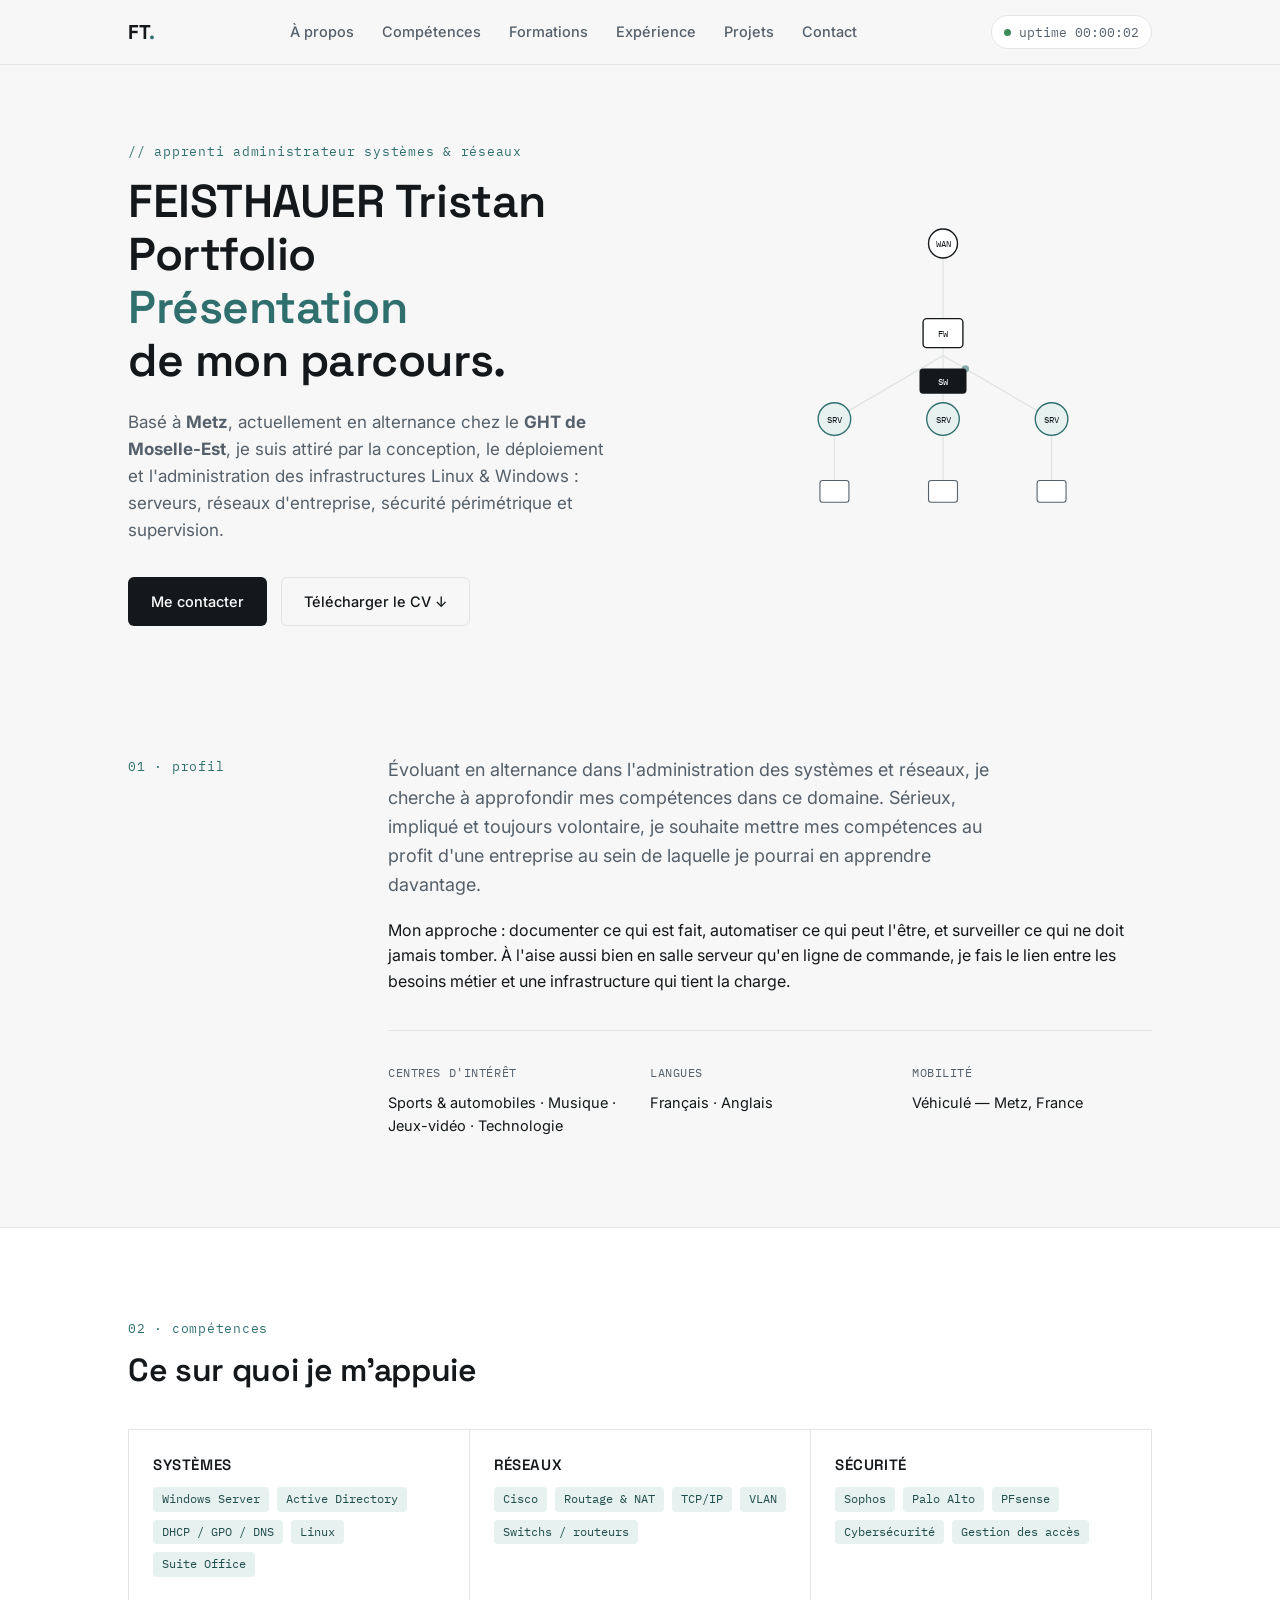
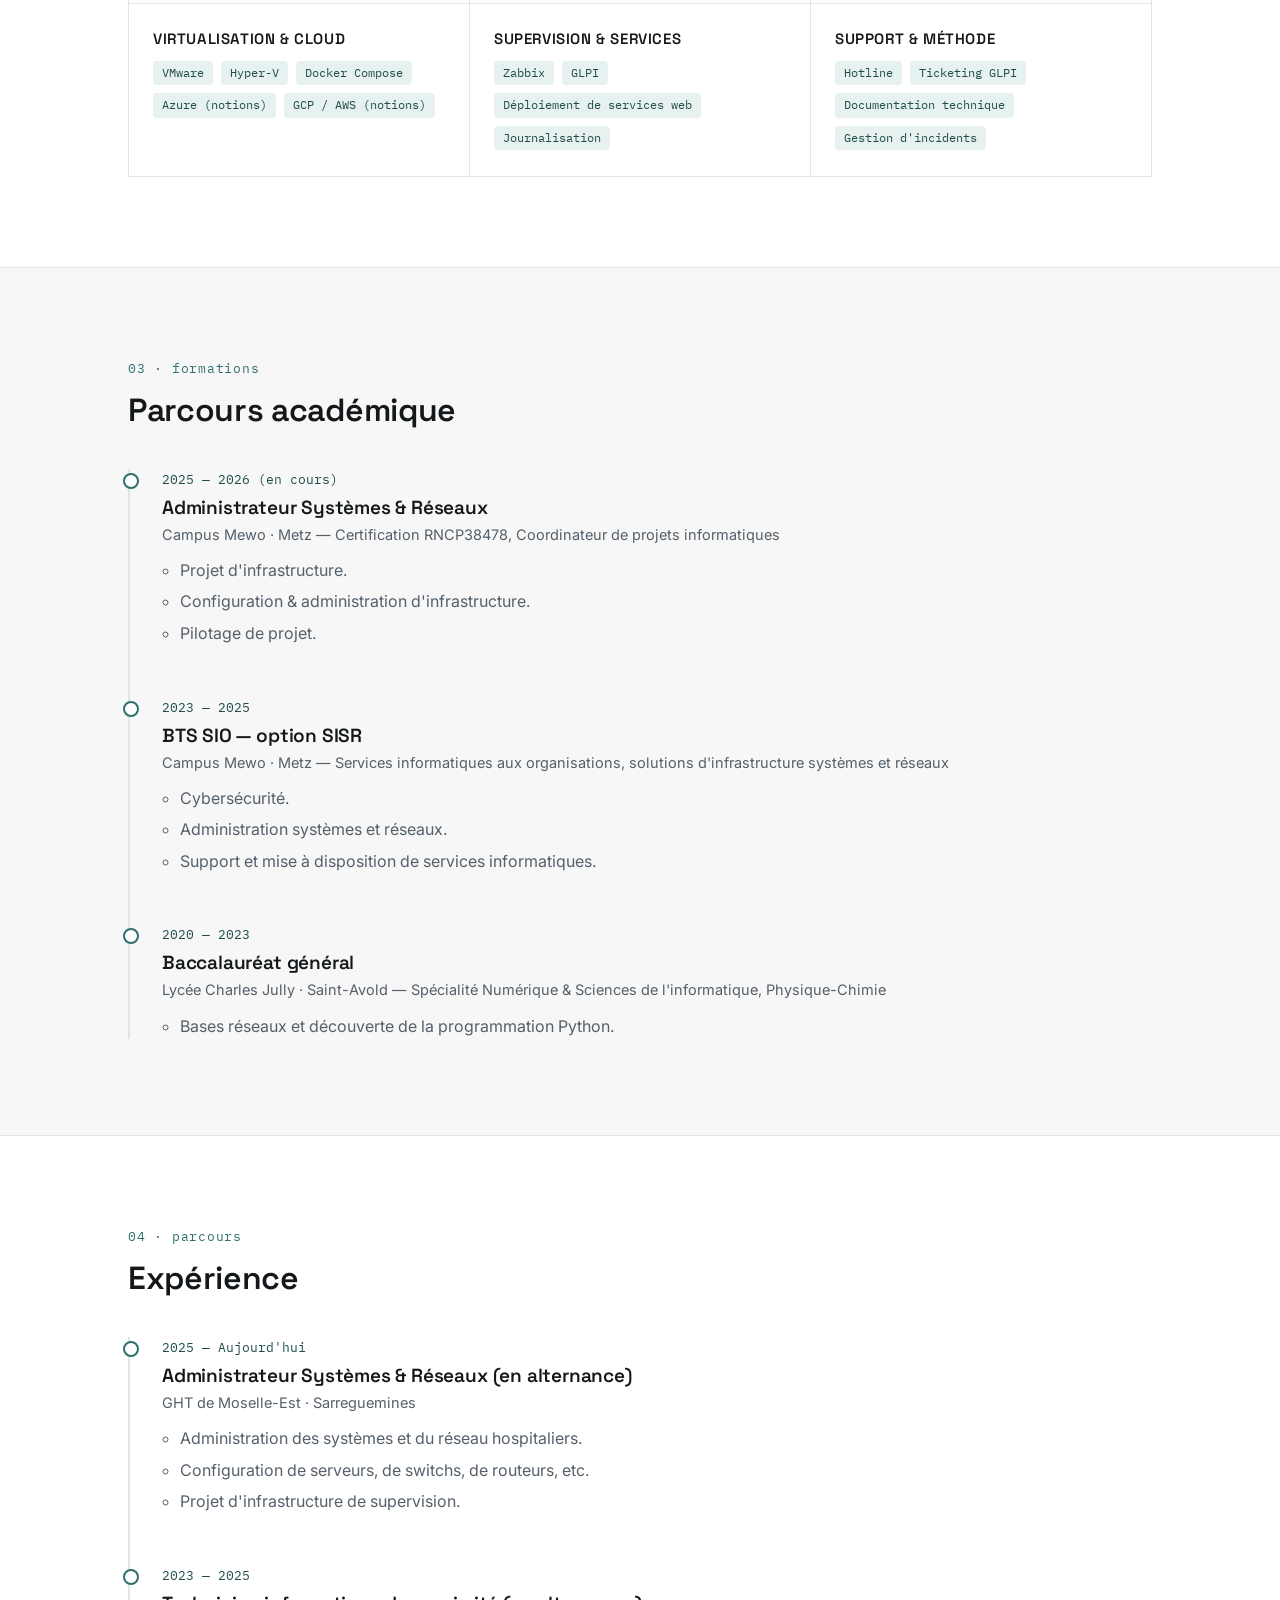
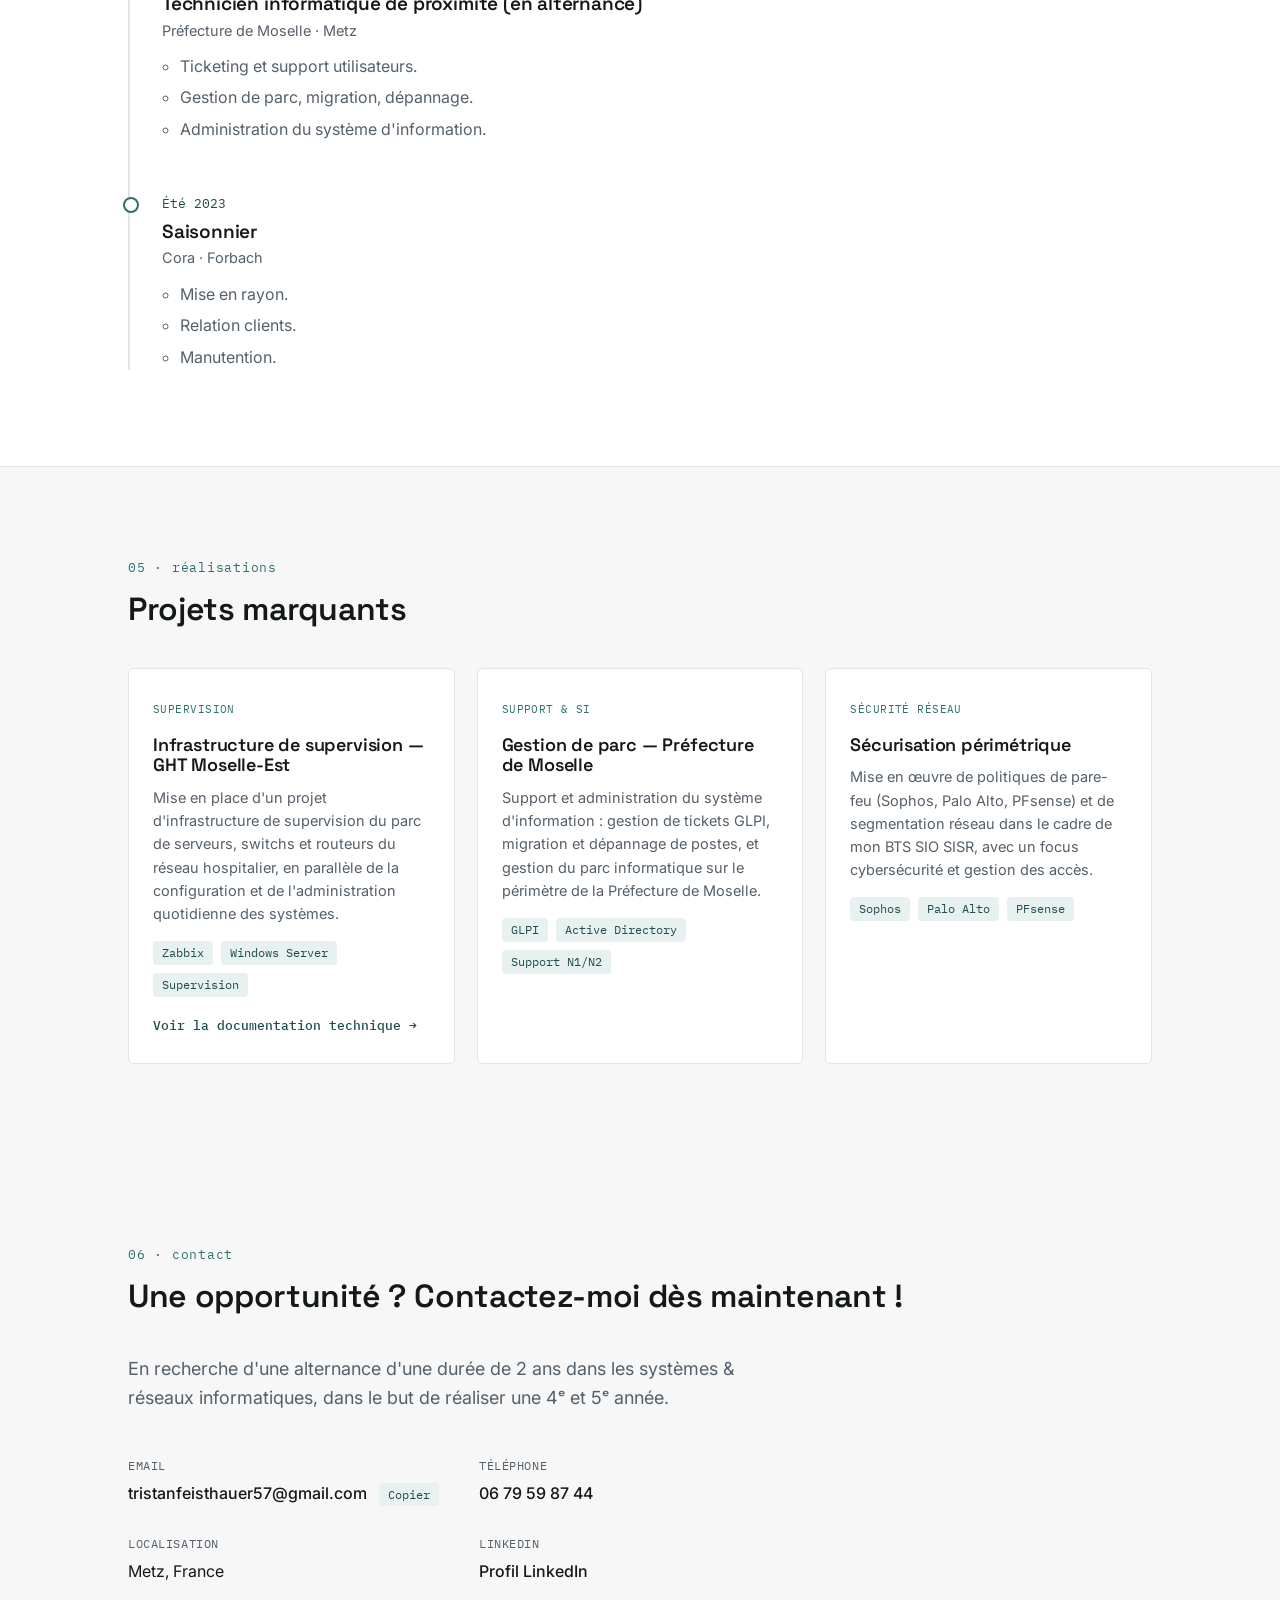
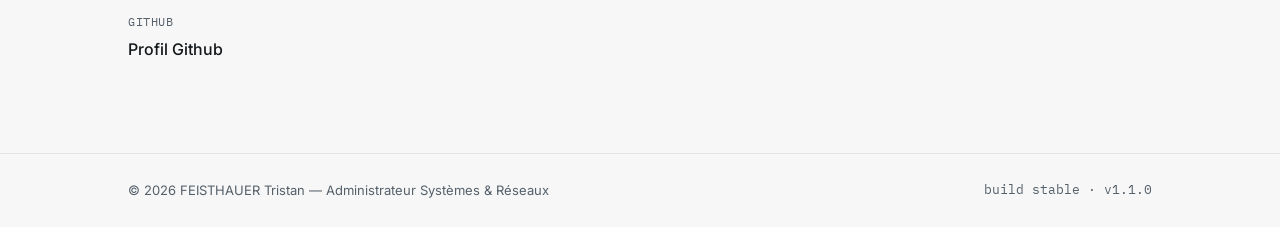
==== index.html @ 6a4d204c "Update page principale" ====
<!DOCTYPE html>
<html lang="fr">
<head>
<meta charset="UTF-8">
<meta name="viewport" content="width=device-width, initial-scale=1.0">
<title>Tristan Feisthauer - Administrateur Systèmes &amp; Réseaux</title>
<meta name="description" content="Portfolio de FEISTHAUER Tristan, Administrateur Systèmes et Réseaux en alternance : infrastructures, réseaux d'entreprise, supervision et sécurité.">
<link rel="preconnect" href="https://fonts.googleapis.com">
<link rel="preconnect" href="https://fonts.gstatic.com" crossorigin>
<link href="https://fonts.googleapis.com/css2?family=Space+Grotesk:wght@500;600;700&family=Inter:wght@400;500;600&family=IBM+Plex+Mono:wght@400;500&display=swap" rel="stylesheet">
<link rel="stylesheet" href="style.css">
</head>
<body>

<!-- ============ HEADER ============ -->
<header class="site-header" id="top">
  <div class="wrap header-inner">
    <a href="#top" class="logo">FT<span class="logo-dot">.</span></a>

    <nav class="nav" id="nav">
      <a href="#apropos">À propos</a>
      <a href="#competences">Compétences</a>
      <a href="#formations">Formations</a>
      <a href="#experience">Expérience</a>
      <a href="#projets">Projets</a>
      <a href="#contact">Contact</a>
    </nav>

    <div class="status-pill" title="Statut de session">
      <span class="status-dot" aria-hidden="true"></span>
      <span class="status-text">uptime <span id="uptime">00:00:00</span></span>
    </div>

    <button class="nav-toggle" id="navToggle" aria-label="Ouvrir le menu" aria-expanded="false">
      <span></span><span></span><span></span>
    </button>
  </div>
</header>

<main>

  <!-- ============ HERO ============ -->
  <section class="hero">
    <div class="wrap hero-inner">
      <div class="hero-text reveal">
        <p class="eyebrow">// Apprenti administrateur systèmes &amp; réseaux</p>
        <h1>FEISTHAUER Tristan<br>Portfolio<br><span class="accent">Présentation</span><br>de mon parcours.</h1>
        <p class="hero-sub">Basé à <strong>Metz</strong>, actuellement en alternance chez le <strong>GHT de Moselle-Est</strong>, je suis attiré par la conception, le déploiement et l'administration des infrastructures Linux &amp; Windows : serveurs, réseaux d'entreprise, sécurité périmétrique et supervision.</p>
        <div class="hero-actions">
          <a href="#contact" class="btn btn-primary">Me contacter</a>
          <a href="cv.pdf" class="btn btn-ghost" download>Télécharger le CV ↓</a>
        </div>
      </div>

      <div class="hero-diagram reveal" aria-hidden="true">
        <svg viewBox="0 0 420 360" class="net-svg">
          <!-- liaisons -->
          <g class="net-links" stroke="var(--line)" stroke-width="1.5" fill="none">
            <path id="path-cloud-fw" d="M210 40 L210 100" />
            <path d="M210 100 L210 150" />
            <path d="M210 150 L90 220" />
            <path d="M210 150 L210 220" />
            <path d="M210 150 L330 220" />
            <path d="M90 220 L90 300" />
            <path d="M210 220 L210 300" />
            <path d="M330 220 L330 300" />
          </g>

          <!-- paquet animé -->
          <circle r="4" fill="var(--accent)">
            <animateMotion dur="3.2s" repeatCount="indefinite" path="M210 40 L210 100 L210 150 L90 220 L90 300" />
          </circle>
          <circle r="4" fill="var(--accent)" opacity="0.55">
            <animateMotion dur="3.2s" begin="1.1s" repeatCount="indefinite" path="M210 40 L210 100 L210 150 L330 220 L330 300" />
          </circle>

          <!-- cloud / internet -->
          <g transform="translate(210,26)">
            <circle r="16" fill="var(--surface)" stroke="var(--ink)" stroke-width="1.5"/>
            <text y="4" text-anchor="middle" class="node-label-small">WAN</text>
          </g>

          <!-- firewall -->
          <g transform="translate(210,125)">
            <rect x="-22" y="-16" width="44" height="32" rx="4" fill="var(--surface)" stroke="var(--ink)" stroke-width="1.5"/>
            <text y="4" text-anchor="middle" class="node-label-small">FW</text>
          </g>

          <!-- switch -->
          <g transform="translate(210,178)">
            <rect x="-26" y="-14" width="52" height="28" rx="4" fill="var(--ink)"/>
            <text y="4" text-anchor="middle" class="node-label-small node-label-invert">SW</text>
          </g>

          <!-- nodes -->
          <g transform="translate(90,220)">
            <circle r="18" fill="var(--accent-soft)" stroke="var(--accent)" stroke-width="1.5"/>
            <text y="4" text-anchor="middle" class="node-label-small">SRV</text>
          </g>
          <g transform="translate(210,220)">
            <circle r="18" fill="var(--accent-soft)" stroke="var(--accent)" stroke-width="1.5"/>
            <text y="4" text-anchor="middle" class="node-label-small">SRV</text>
          </g>
          <g transform="translate(330,220)">
            <circle r="18" fill="var(--accent-soft)" stroke="var(--accent)" stroke-width="1.5"/>
            <text y="4" text-anchor="middle" class="node-label-small">SRV</text>
          </g>

          <!-- postes clients -->
          <g transform="translate(90,300)">
            <rect x="-16" y="-12" width="32" height="24" rx="3" fill="var(--surface)" stroke="var(--ink-soft)" stroke-width="1.2"/>
          </g>
          <g transform="translate(210,300)">
            <rect x="-16" y="-12" width="32" height="24" rx="3" fill="var(--surface)" stroke="var(--ink-soft)" stroke-width="1.2"/>
          </g>
          <g transform="translate(330,300)">
            <rect x="-16" y="-12" width="32" height="24" rx="3" fill="var(--surface)" stroke="var(--ink-soft)" stroke-width="1.2"/>
          </g>
        </svg>
      </div>
    </div>
  </section>

  <!-- ============ À PROPOS ============ -->
  <section id="apropos" class="section">
    <div class="wrap section-grid reveal">
      <div class="section-label">
        <p class="eyebrow">01 · profil</p>
      </div>
      <div class="section-body">
        <p class="lead">Évoluant en alternance dans l'administration des systèmes et réseaux, je cherche à approfondir mes compétences dans ce domaine. Sérieux, impliqué et toujours volontaire, je souhaite mettre mes compétences au profit d'une entreprise au sein de laquelle je pourrai en apprendre davantage.</p>
        <p>Mon approche : documenter ce qui est fait, automatiser ce qui peut l'être, et surveiller ce qui ne doit jamais tomber. À l'aise aussi bien en salle serveur qu'en ligne de commande, je fais le lien entre les besoins métier et une infrastructure qui tient la charge.</p>

        <div class="profile-extra">
          <div class="profile-extra-item">
            <span class="contact-label">Centres d'intérêt</span>
            <p>Sports &amp; automobiles · Musique · Jeux-vidéo · Technologie</p>
          </div>
          <div class="profile-extra-item">
            <span class="contact-label">Langues</span>
            <p>Français · Anglais</p>
          </div>
          <div class="profile-extra-item">
            <span class="contact-label">Mobilité</span>
            <p>Véhiculé — Metz, France</p>
          </div>
        </div>
      </div>
    </div>
  </section>

  <!-- ============ COMPÉTENCES ============ -->
  <section id="competences" class="section section-alt">
    <div class="wrap reveal">
      <p class="eyebrow">02 · compétences</p>
      <h2 class="section-title">Ce sur quoi je m'appuie</h2>

      <div class="skills-grid">
        <div class="skill-card">
          <h3>Systèmes</h3>
          <div class="tags">
            <span>Windows Server</span><span>Active Directory</span><span>DHCP / GPO / DNS</span><span>Linux</span><span>Suite Office</span>
          </div>
        </div>
        <div class="skill-card">
          <h3>Réseaux</h3>
          <div class="tags">
            <span>Cisco</span><span>Routage &amp; NAT</span><span>TCP/IP</span><span>VLAN</span><span>Switchs / routeurs</span>
          </div>
        </div>
        <div class="skill-card">
          <h3>Sécurité</h3>
          <div class="tags">
            <span>Sophos</span><span>Palo Alto</span><span>PFsense</span><span>Cybersécurité</span><span>Gestion des accès</span>
          </div>
        </div>
        <div class="skill-card">
          <h3>Virtualisation &amp; Cloud</h3>
          <div class="tags">
            <span>VMware</span><span>Hyper-V</span><span>Docker Compose</span><span>Azure (notions)</span><span>GCP / AWS (notions)</span>
          </div>
        </div>
        <div class="skill-card">
          <h3>Supervision &amp; services</h3>
          <div class="tags">
            <span>Zabbix</span><span>GLPI</span><span>Déploiement de services web</span><span>Journalisation</span>
          </div>
        </div>
        <div class="skill-card">
          <h3>Support &amp; méthode</h3>
          <div class="tags">
            <span>Hotline</span><span>Ticketing GLPI</span><span>Documentation technique</span><span>Gestion d'incidents</span>
          </div>
        </div>
      </div>
    </div>
  </section>

  <!-- ============ FORMATIONS ============ -->
  <section id="formations" class="section">
    <div class="wrap reveal">
      <p class="eyebrow">03 · formations</p>
      <h2 class="section-title">Parcours académique</h2>

      <ol class="timeline">
        <li class="timeline-item">
          <div class="timeline-date">2025 — 2026 (en cours)</div>
          <div class="timeline-content">
            <h3>Administrateur Systèmes &amp; Réseaux</h3>
            <p class="timeline-org">Campus Mewo · Metz — Certification RNCP38478, Coordinateur de projets informatiques</p>
            <ul>
              <li>Projet d'infrastructure.</li>
              <li>Configuration &amp; administration d'infrastructure.</li>
              <li>Pilotage de projet.</li>
            </ul>
          </div>
        </li>

        <li class="timeline-item">
          <div class="timeline-date">2023 — 2025</div>
          <div class="timeline-content">
            <h3>BTS SIO — option SISR</h3>
            <p class="timeline-org">Campus Mewo · Metz — Services informatiques aux organisations, solutions d'infrastructure systèmes et réseaux</p>
            <ul>
              <li>Cybersécurité.</li>
              <li>Administration systèmes et réseaux.</li>
              <li>Support et mise à disposition de services informatiques.</li>
            </ul>
          </div>
        </li>

        <li class="timeline-item">
          <div class="timeline-date">2020 — 2023</div>
          <div class="timeline-content">
            <h3>Baccalauréat général</h3>
            <p class="timeline-org">Lycée Charles Jully · Saint-Avold — Spécialité Numérique &amp; Sciences de l'informatique, Physique-Chimie</p>
            <ul>
              <li>Bases réseaux et découverte de la programmation Python.</li>
            </ul>
          </div>
        </li>
      </ol>
    </div>
  </section>

  <!-- ============ EXPÉRIENCE ============ -->
  <section id="experience" class="section section-alt">
    <div class="wrap reveal">
      <p class="eyebrow">04 · parcours</p>
      <h2 class="section-title">Expérience</h2>

      <ol class="timeline">
        <li class="timeline-item">
          <div class="timeline-date">2025 — Aujourd'hui</div>
          <div class="timeline-content">
            <h3>Administrateur Systèmes &amp; Réseaux (en alternance)</h3>
            <p class="timeline-org">GHT de Moselle-Est · Sarreguemines</p>
            <ul>
              <li>Administration des systèmes et du réseau hospitaliers.</li>
              <li>Configuration de serveurs, de switchs, de routeurs, etc.</li>
              <li>Projet d'infrastructure de supervision.</li>
            </ul>
          </div>
        </li>

        <li class="timeline-item">
          <div class="timeline-date">2023 — 2025</div>
          <div class="timeline-content">
            <h3>Technicien informatique de proximité (en alternance)</h3>
            <p class="timeline-org">Préfecture de Moselle · Metz</p>
            <ul>
              <li>Ticketing et support utilisateurs.</li>
              <li>Gestion de parc, migration, dépannage.</li>
              <li>Administration du système d'information.</li>
            </ul>
          </div>
        </li>

        <li class="timeline-item">
          <div class="timeline-date">Été 2023</div>
          <div class="timeline-content">
            <h3>Saisonnier</h3>
            <p class="timeline-org">Cora · Forbach</p>
            <ul>
              <li>Mise en rayon.</li>
              <li>Relation clients.</li>
              <li>Manutention.</li>
            </ul>
          </div>
        </li>
      </ol>
    </div>
  </section>

  <!-- ============ PROJETS ============ -->
  <section id="projets" class="section">
    <div class="wrap reveal">
      <p class="eyebrow">05 · réalisations</p>
      <h2 class="section-title">Projets marquants</h2>

      <div class="projects-grid">
        <article class="project-card">
          <div class="project-tag-row">
            <span class="project-kind">Supervision</span>
          </div>
          <h3>Infrastructure de supervision — GHT Moselle-Est</h3>
          <p>Mise en place d'un projet d'infrastructure de supervision du parc de serveurs, switchs et routeurs du réseau hospitalier, en parallèle de la configuration et de l'administration quotidienne des systèmes.</p>
          <div class="tags tags-small">
            <span>Zabbix</span><span>Windows Server</span><span>Supervision</span>
          </div>
          <a href="documentation.html" class="project-doc-link">Voir la documentation technique →</a>
        </article>

        <article class="project-card">
          <div class="project-tag-row">
            <span class="project-kind">Support &amp; SI</span>
          </div>
          <h3>Gestion de parc — Préfecture de Moselle</h3>
          <p>Support et administration du système d'information : gestion de tickets GLPI, migration et dépannage de postes, et gestion du parc informatique sur le périmètre de la Préfecture de Moselle.</p>
          <div class="tags tags-small">
            <span>GLPI</span><span>Active Directory</span><span>Support N1/N2</span>
          </div>
        </article>

        <article class="project-card">
          <div class="project-tag-row">
            <span class="project-kind">Sécurité réseau</span>
          </div>
          <h3>Sécurisation périmétrique</h3>
          <p>Mise en œuvre de politiques de pare-feu (Sophos, Palo Alto, PFsense) et de segmentation réseau dans le cadre de mon BTS SIO SISR, avec un focus cybersécurité et gestion des accès.</p>
          <div class="tags tags-small">
            <span>Sophos</span><span>Palo Alto</span><span>PFsense</span>
          </div>
        </article>
      </div>
    </div>
  </section>

  <!-- ============ CONTACT ============ -->
  <section id="contact" class="section contact-section">
    <div class="wrap reveal">
      <p class="eyebrow">06 · Contact</p>
      <h2 class="section-title">Une opportunité ? Contactez-moi dès maintenant !</h2>
      <p class="lead contact-lead">En recherche d'une alternance d'une durée de 2 ans dans les systèmes &amp; réseaux informatiques, dans le but de réaliser une 4ᵉ et 5ᵉ année.</p>

      <div class="contact-grid">
        <div class="contact-item">
          <span class="contact-label">Email</span>
          <div class="contact-value-row">
            <a href="mailto:tristanfeisthauer57@gmail.com" id="emailLink">tristanfeisthauer57@gmail.com</a>
            <button class="copy-btn" id="copyEmailBtn" type="button">Copier</button>
          </div>
        </div>
        <div class="contact-item">
          <span class="contact-label">Téléphone</span>
          <a href="tel:+33679598744">06 79 59 87 44</a>
        </div>
        <div class="contact-item">
          <span class="contact-label">Localisation</span>
          <span>Metz, France</span>
        </div>
        <div class="contact-item">
          <span class="contact-label">LinkedIn</span>
          <a href="https://linkedin.com/in/tristan-feisthauer-3b0b28267/" target="_blank" rel="noopener">Profil LinkedIn</a>
        </div>
        <div class="contact-item">
          <span class="contact-label">GitHub</span>
          <a href="https://github.com/Pabl0sama/pablosama.portfolio" target="_blank" rel="noopener">Profil Github</a>
        </div>
      </div>
    </div>
  </section>

</main>

<!-- ============ FOOTER ============ -->
<footer class="site-footer">
  <div class="wrap footer-inner">
    <p>© <span id="year"></span> FEISTHAUER Tristan — Administrateur Systèmes &amp; Réseaux</p>
    <p class="footer-meta">build stable · v1.1.0</p>
  </div>
</footer>

<div class="toast" id="toast" role="status" aria-live="polite"></div>

<script src="script.js"></script>
</body>
</html>
---- style.css ----
/* ============================================
   TOKENS
   ============================================ */
:root {
  --bg: #f6f7f6;
  --surface: #ffffff;
  --ink: #14181b;
  --ink-soft: #55606b;
  --line: #e1e5e4;
  --accent: #2f6f6e;
  --accent-dark: #204d4c;
  --accent-soft: #e7f1f0;
  --ok: #3c8c5b;

  --font-display: "Space Grotesk", sans-serif;
  --font-body: "Inter", sans-serif;
  --font-mono: "IBM Plex Mono", monospace;

  --wrap: 1080px;
  --radius: 6px;
}

* { box-sizing: border-box; }

html { scroll-behavior: smooth; }

@media (prefers-reduced-motion: reduce) {
  html { scroll-behavior: auto; }
  *, *::before, *::after {
    animation-duration: 0.001ms !important;
    animation-iteration-count: 1 !important;
    transition-duration: 0.001ms !important;
    scroll-behavior: auto !important;
  }
}

body {
  margin: 0;
  background: var(--bg);
  color: var(--ink);
  font-family: var(--font-body);
  font-size: 16px;
  line-height: 1.6;
  -webkit-font-smoothing: antialiased;
}

.wrap {
  max-width: var(--wrap);
  margin: 0 auto;
  padding: 0 28px;
}

a {
  color: var(--accent);
  text-decoration: none;
}
a:hover { text-decoration: underline; }

:focus-visible {
  outline: 2px solid var(--accent);
  outline-offset: 3px;
}

h1, h2, h3 {
  font-family: var(--font-display);
  font-weight: 600;
  line-height: 1.15;
  margin: 0;
  letter-spacing: -0.01em;
}

.eyebrow {
  font-family: var(--font-mono);
  font-size: 12.5px;
  letter-spacing: 0.06em;
  text-transform: lowercase;
  color: var(--accent);
  margin: 0 0 14px;
}

.accent { color: var(--accent); }

.lead {
  font-size: 18px;
  color: var(--ink-soft);
  max-width: 620px;
}

/* ============================================
   HEADER
   ============================================ */
.site-header {
  position: sticky;
  top: 0;
  z-index: 50;
  background: rgba(246, 247, 246, 0.86);
  backdrop-filter: saturate(140%) blur(8px);
  border-bottom: 1px solid var(--line);
}

.header-inner {
  display: flex;
  align-items: center;
  justify-content: space-between;
  height: 64px;
  gap: 24px;
}

.logo {
  font-family: var(--font-display);
  font-weight: 700;
  font-size: 20px;
  color: var(--ink);
  text-decoration: none;
  flex-shrink: 0;
}
.logo:hover { text-decoration: none; }
.logo-dot { color: var(--accent); }

.nav {
  display: flex;
  gap: 28px;
  flex: 1;
  justify-content: center;
}
.nav a {
  color: var(--ink-soft);
  font-size: 14.5px;
  font-weight: 500;
}
.nav a:hover { color: var(--ink); text-decoration: none; }

.status-pill {
  display: flex;
  align-items: center;
  gap: 8px;
  font-family: var(--font-mono);
  font-size: 12.5px;
  color: var(--ink-soft);
  background: var(--surface);
  border: 1px solid var(--line);
  border-radius: 999px;
  padding: 6px 12px;
  flex-shrink: 0;
}
.status-dot {
  width: 7px;
  height: 7px;
  border-radius: 50%;
  background: var(--ok);
  box-shadow: 0 0 0 0 rgba(60,140,91,0.5);
  animation: pulse 2.4s ease-out infinite;
}
@keyframes pulse {
  0%   { box-shadow: 0 0 0 0 rgba(60,140,91,0.45); }
  70%  { box-shadow: 0 0 0 6px rgba(60,140,91,0); }
  100% { box-shadow: 0 0 0 0 rgba(60,140,91,0); }
}

.nav-toggle {
  display: none;
  flex-direction: column;
  justify-content: center;
  gap: 5px;
  width: 32px;
  height: 32px;
  background: none;
  border: none;
  cursor: pointer;
  flex-shrink: 0;
}
.nav-toggle span {
  display: block;
  height: 2px;
  background: var(--ink);
  border-radius: 2px;
}

/* ============================================
   HERO
   ============================================ */
.hero { padding: 76px 0 40px; }

.hero-inner {
  display: grid;
  grid-template-columns: 1.15fr 0.85fr;
  gap: 40px;
  align-items: center;
}

.hero-text h1 {
  font-size: clamp(30px, 4vw, 46px);
  margin-bottom: 22px;
}

.hero-sub {
  color: var(--ink-soft);
  font-size: 17px;
  max-width: 480px;
  margin: 0 0 32px;
}

.hero-actions {
  display: flex;
  gap: 14px;
  flex-wrap: wrap;
}

.btn {
  display: inline-flex;
  align-items: center;
  gap: 6px;
  padding: 12px 22px;
  border-radius: var(--radius);
  font-weight: 500;
  font-size: 14.5px;
  text-decoration: none;
  transition: transform 0.15s ease, background 0.15s ease, border-color 0.15s ease;
  border: 1px solid transparent;
}
.btn:hover { text-decoration: none; }
.btn-primary {
  background: var(--ink);
  color: var(--surface);
}
.btn-primary:hover { background: var(--accent-dark); transform: translateY(-1px); }
.btn-ghost {
  background: transparent;
  color: var(--ink);
  border-color: var(--line);
}
.btn-ghost:hover { border-color: var(--ink); transform: translateY(-1px); }

.hero-diagram { display: flex; justify-content: center; }
.net-svg { width: 100%; max-width: 380px; height: auto; }
.node-label-small {
  font-family: var(--font-mono);
  font-size: 10px;
  fill: var(--ink);
}
.node-label-invert { fill: var(--surface); }

/* ============================================
   SECTIONS
   ============================================ */
.section { padding: 90px 0; }
.section-alt { background: var(--surface); border-top: 1px solid var(--line); border-bottom: 1px solid var(--line); }

.section-title {
  font-size: clamp(24px, 3vw, 32px);
  margin-bottom: 40px;
}

.section-grid {
  display: grid;
  grid-template-columns: 220px 1fr;
  gap: 40px;
}

.section-body p { margin: 0 0 18px; }
.section-body p:last-child { margin-bottom: 0; }

.profile-extra {
  display: grid;
  grid-template-columns: repeat(3, 1fr);
  gap: 22px;
  margin-top: 36px;
  padding-top: 28px;
  border-top: 1px solid var(--line);
}
.profile-extra-item p {
  margin: 6px 0 0;
  font-size: 14.5px;
  color: var(--ink);
}

@media (max-width: 640px) {
  .profile-extra { grid-template-columns: 1fr; }
}

/* ============================================
   SKILLS
   ============================================ */
.skills-grid {
  display: grid;
  grid-template-columns: repeat(3, 1fr);
  gap: 1px;
  background: var(--line);
  border: 1px solid var(--line);
}

.skill-card {
  background: var(--surface);
  padding: 26px 24px;
}

.skill-card h3 {
  font-size: 15px;
  margin-bottom: 14px;
  text-transform: uppercase;
  letter-spacing: 0.04em;
  color: var(--ink);
}

.tags {
  display: flex;
  flex-wrap: wrap;
  gap: 8px;
}
.tags span {
  font-family: var(--font-mono);
  font-size: 12px;
  color: var(--accent-dark);
  background: var(--accent-soft);
  border-radius: 4px;
  padding: 5px 9px;
  line-height: 1.2;
}
.tags-small span { font-size: 11.5px; }

/* ============================================
   TIMELINE
   ============================================ */
.timeline {
  list-style: none;
  margin: 0;
  padding: 0;
  border-left: 2px solid var(--line);
}

.timeline-item {
  position: relative;
  padding: 0 0 44px 32px;
}
.timeline-item:last-child { padding-bottom: 0; }

.timeline-item::before {
  content: "";
  position: absolute;
  left: -7px;
  top: 4px;
  width: 12px;
  height: 12px;
  border-radius: 50%;
  background: var(--surface);
  border: 2px solid var(--accent);
}

.timeline-date {
  font-family: var(--font-mono);
  font-size: 12.5px;
  color: var(--accent-dark);
  margin-bottom: 8px;
}

.timeline-content h3 { font-size: 19px; margin-bottom: 4px; }
.timeline-org { color: var(--ink-soft); font-size: 14.5px; margin: 0 0 12px; }
.timeline-content ul { margin: 0; padding-left: 18px; }
.timeline-content li { margin-bottom: 6px; color: var(--ink-soft); }
.timeline-content li strong { color: var(--ink); }

/* ============================================
   PROJECTS
   ============================================ */
.projects-grid {
  display: grid;
  grid-template-columns: repeat(3, 1fr);
  gap: 22px;
}

.project-card {
  background: var(--surface);
  border: 1px solid var(--line);
  border-radius: var(--radius);
  padding: 26px 24px;
  transition: border-color 0.15s ease, transform 0.15s ease;
}
.project-card:hover {
  border-color: var(--accent);
  transform: translateY(-3px);
}

.project-tag-row { margin-bottom: 14px; }
.project-kind {
  font-family: var(--font-mono);
  font-size: 11px;
  letter-spacing: 0.04em;
  text-transform: uppercase;
  color: var(--accent);
}

.project-card h3 { font-size: 18px; margin-bottom: 10px; }
.project-card p {
  color: var(--ink-soft);
  font-size: 14.5px;
  margin: 0 0 16px;
}

.project-doc-link {
  display: inline-flex;
  align-items: center;
  gap: 6px;
  margin-top: 18px;
  font-family: var(--font-mono);
  font-size: 12.5px;
  font-weight: 500;
  color: var(--accent-dark);
}
.project-doc-link:hover {
  color: var(--accent);
  text-decoration: none;
  gap: 9px;
}

/* ============================================
   CONTACT
   ============================================ */
.contact-lead { margin-bottom: 44px; }

.contact-grid {
  display: grid;
  grid-template-columns: repeat(2, 1fr);
  gap: 28px 40px;
  max-width: 640px;
}

.contact-item { display: flex; flex-direction: column; gap: 6px; }
.contact-label {
  font-family: var(--font-mono);
  font-size: 11.5px;
  text-transform: uppercase;
  letter-spacing: 0.05em;
  color: var(--ink-soft);
}
.contact-item a { color: var(--ink); font-size: 16px; font-weight: 500; }
.contact-item a:hover { color: var(--accent); }

.contact-value-row { display: flex; align-items: center; gap: 12px; }
.copy-btn {
  font-family: var(--font-mono);
  font-size: 11.5px;
  background: var(--accent-soft);
  color: var(--accent-dark);
  border: none;
  border-radius: 4px;
  padding: 4px 9px;
  cursor: pointer;
}
.copy-btn:hover { background: var(--accent); color: var(--surface); }

/* ============================================
   DOCUMENTATION PAGE
   ============================================ */
.doc-page {
  display: flex;
  flex-direction: column;
  min-height: 100vh;
}

.doc-header-bar .header-inner { gap: 18px; }

.doc-header-title {
  display: flex;
  flex-direction: column;
  align-items: center;
  text-align: center;
  flex: 1;
  min-width: 0;
}
.doc-eyebrow { margin: 0 0 2px; }
.doc-title-text {
  font-family: var(--font-display);
  font-weight: 600;
  font-size: 15px;
  color: var(--ink);
  white-space: nowrap;
  overflow: hidden;
  text-overflow: ellipsis;
}

.btn-small { padding: 9px 16px; font-size: 13px; flex-shrink: 0; }

.doc-main {
  flex: 1;
  display: flex;
  flex-direction: column;
  padding: 32px 0 40px;
}

.doc-toolbar {
  display: flex;
  align-items: flex-end;
  justify-content: space-between;
  gap: 24px;
  margin-bottom: 24px;
  flex-wrap: wrap;
}
.doc-h1 {
  font-size: clamp(20px, 2.4vw, 26px);
  margin-bottom: 8px;
}
.doc-sub {
  color: var(--ink-soft);
  font-size: 14.5px;
  margin: 0;
  max-width: 560px;
}

.doc-viewer {
  position: relative;
  flex: 1;
  min-height: 70vh;
  border: 1px solid var(--line);
  border-radius: var(--radius);
  overflow: hidden;
  background: var(--surface);
}

.doc-embed {
  width: 100%;
  height: 100%;
  min-height: 70vh;
  border: none;
  display: block;
}

.doc-fallback {
  display: none;
  flex-direction: column;
  align-items: center;
  justify-content: center;
  gap: 10px;
  position: absolute;
  inset: 0;
  text-align: center;
  padding: 40px;
  color: var(--ink-soft);
  font-size: 15px;
}
.doc-fallback p { margin: 0; }
.doc-fallback-hint {
  font-family: var(--font-mono);
  font-size: 13px;
}
.doc-fallback-hint code {
  background: var(--accent-soft);
  color: var(--accent-dark);
  padding: 2px 6px;
  border-radius: 4px;
}

@media (max-width: 720px) {
  .doc-header-title { display: none; }
  .doc-viewer, .doc-embed { min-height: 60vh; }
}

/* ============================================
   FOOTER
   ============================================ */
.site-footer {
  border-top: 1px solid var(--line);
  padding: 26px 0;
}
.footer-inner {
  display: flex;
  justify-content: space-between;
  flex-wrap: wrap;
  gap: 10px;
  font-size: 13px;
  color: var(--ink-soft);
}
.footer-inner p { margin: 0; }
.footer-meta { font-family: var(--font-mono); }

/* ============================================
   TOAST
   ============================================ */
.toast {
  position: fixed;
  bottom: 24px;
  left: 50%;
  transform: translateX(-50%) translateY(20px);
  background: var(--ink);
  color: var(--surface);
  font-size: 13.5px;
  padding: 10px 18px;
  border-radius: 6px;
  opacity: 0;
  pointer-events: none;
  transition: opacity 0.2s ease, transform 0.2s ease;
  z-index: 100;
}
.toast.show {
  opacity: 1;
  transform: translateX(-50%) translateY(0);
}

/* ============================================
   REVEAL ON SCROLL
   ============================================ */
.reveal {
  opacity: 0;
  transform: translateY(16px);
  transition: opacity 0.6s ease, transform 0.6s ease;
}
.reveal.is-visible {
  opacity: 1;
  transform: translateY(0);
}

/* ============================================
   RESPONSIVE
   ============================================ */
@media (max-width: 900px) {
  .hero-inner { grid-template-columns: 1fr; }
  .hero-diagram { order: -1; max-width: 280px; margin: 0 auto 8px; }
  .section-grid { grid-template-columns: 1fr; }
  .skills-grid { grid-template-columns: repeat(2, 1fr); }
  .projects-grid { grid-template-columns: 1fr; }
}

@media (max-width: 720px) {
  .nav {
    position: absolute;
    top: 64px;
    left: 0;
    right: 0;
    background: var(--surface);
    border-bottom: 1px solid var(--line);
    flex-direction: column;
    padding: 16px 28px;
    gap: 16px;
    display: none;
  }
  .nav.is-open { display: flex; }
  .nav-toggle { display: flex; }
  .status-pill { display: none; }
  .skills-grid { grid-template-columns: 1fr; }
  .contact-grid { grid-template-columns: 1fr; }
  .section { padding: 64px 0; }
}
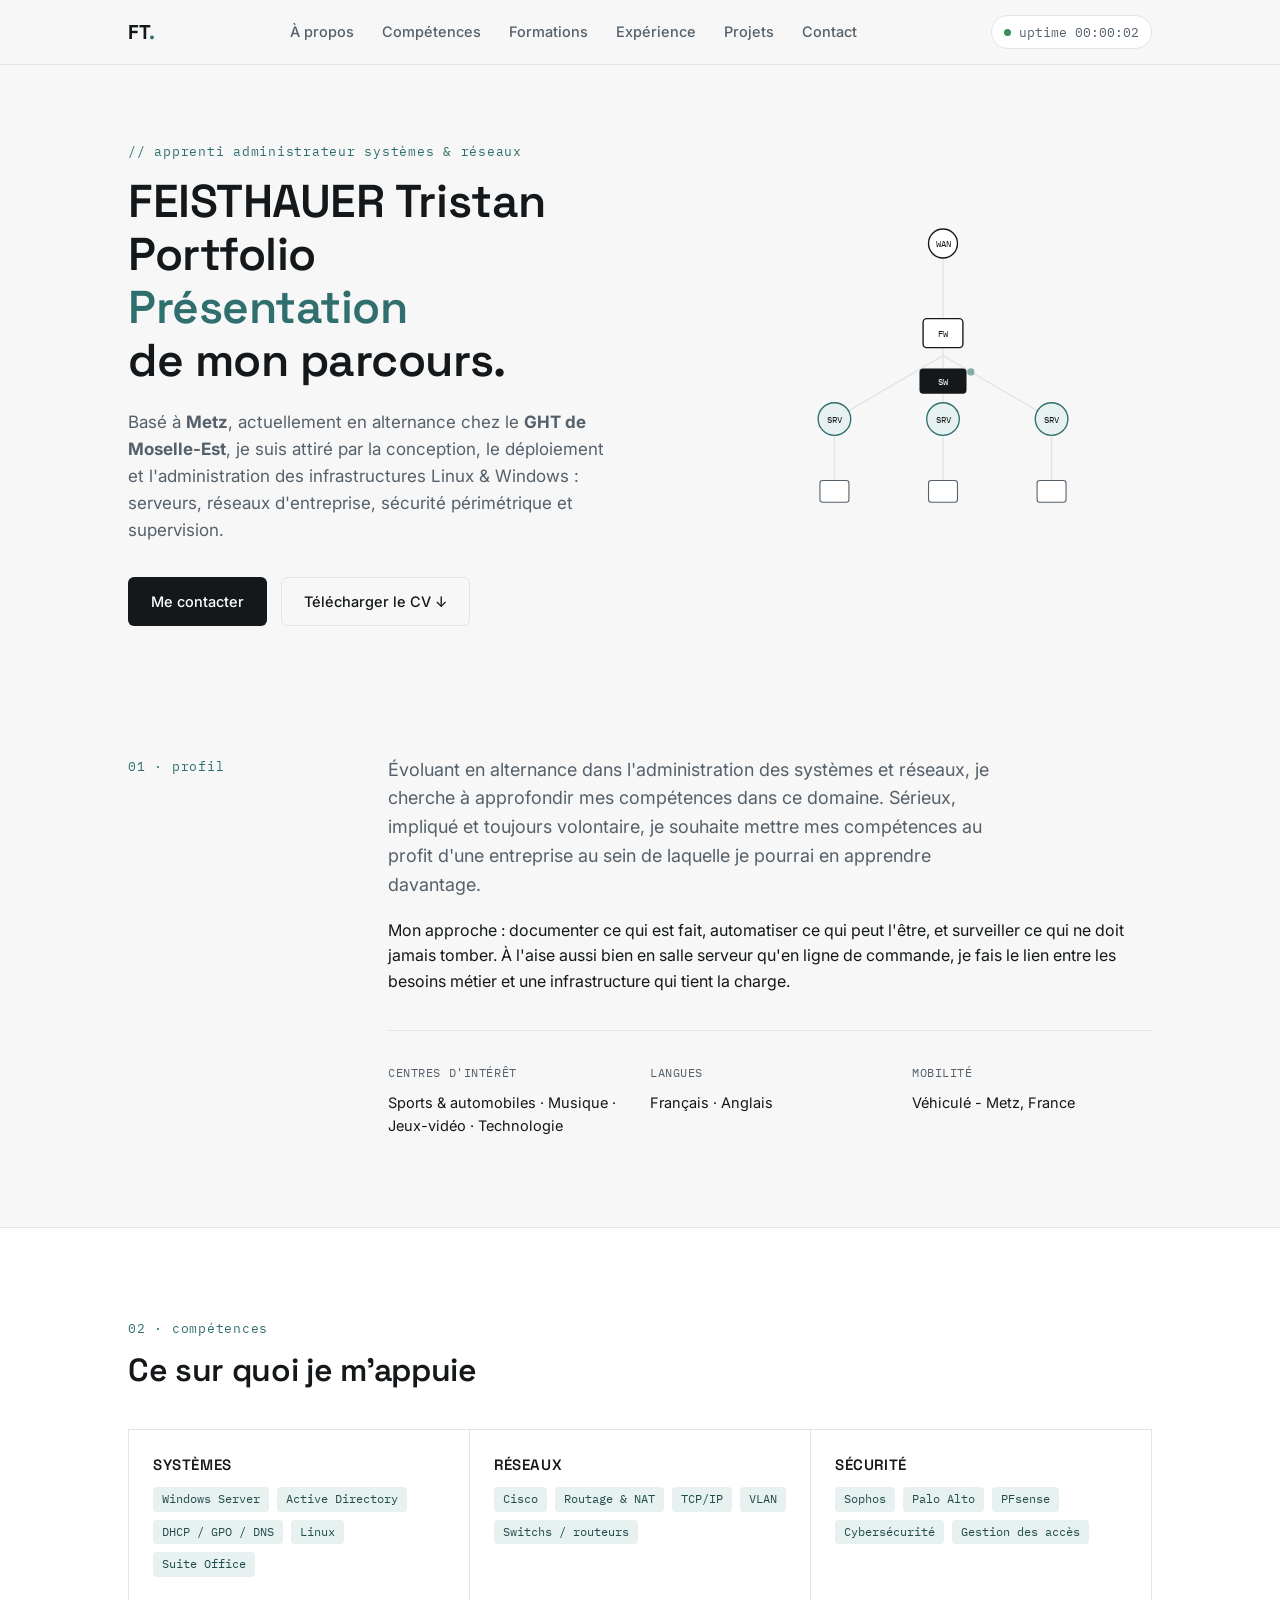
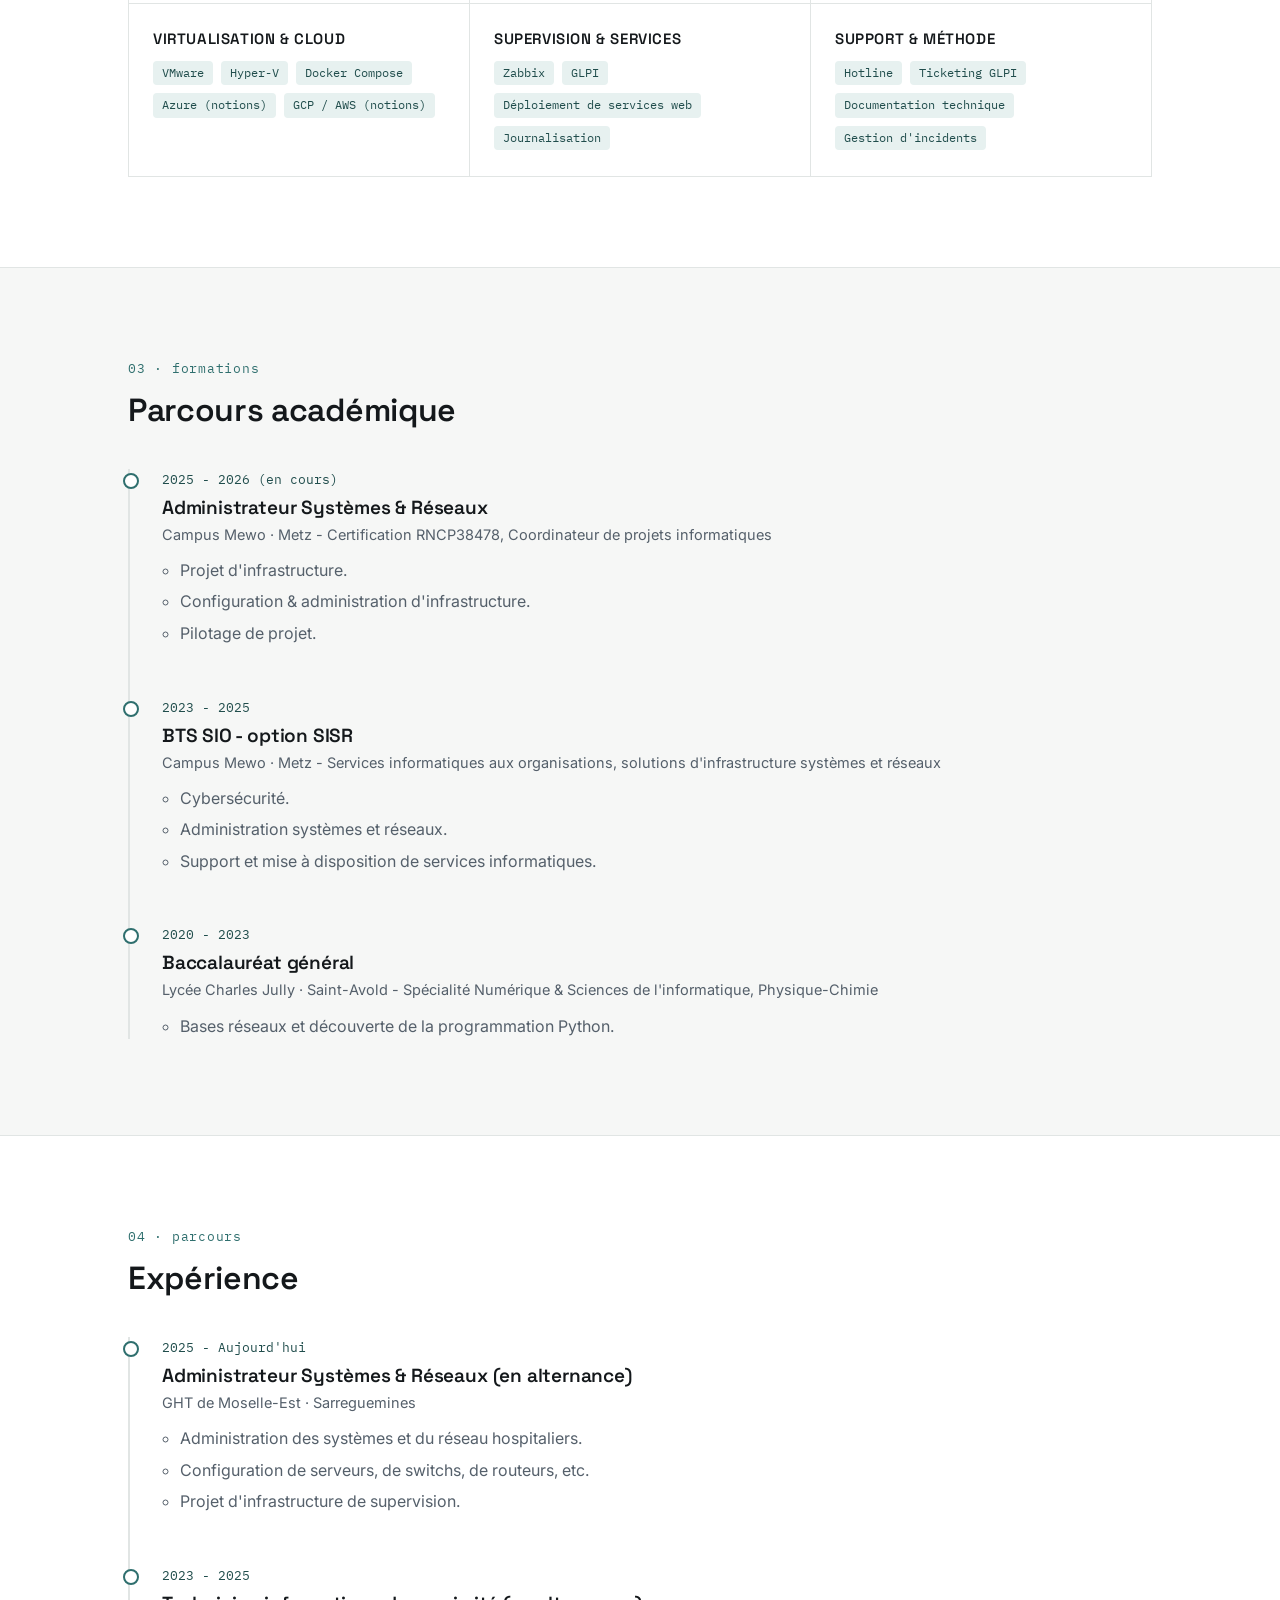
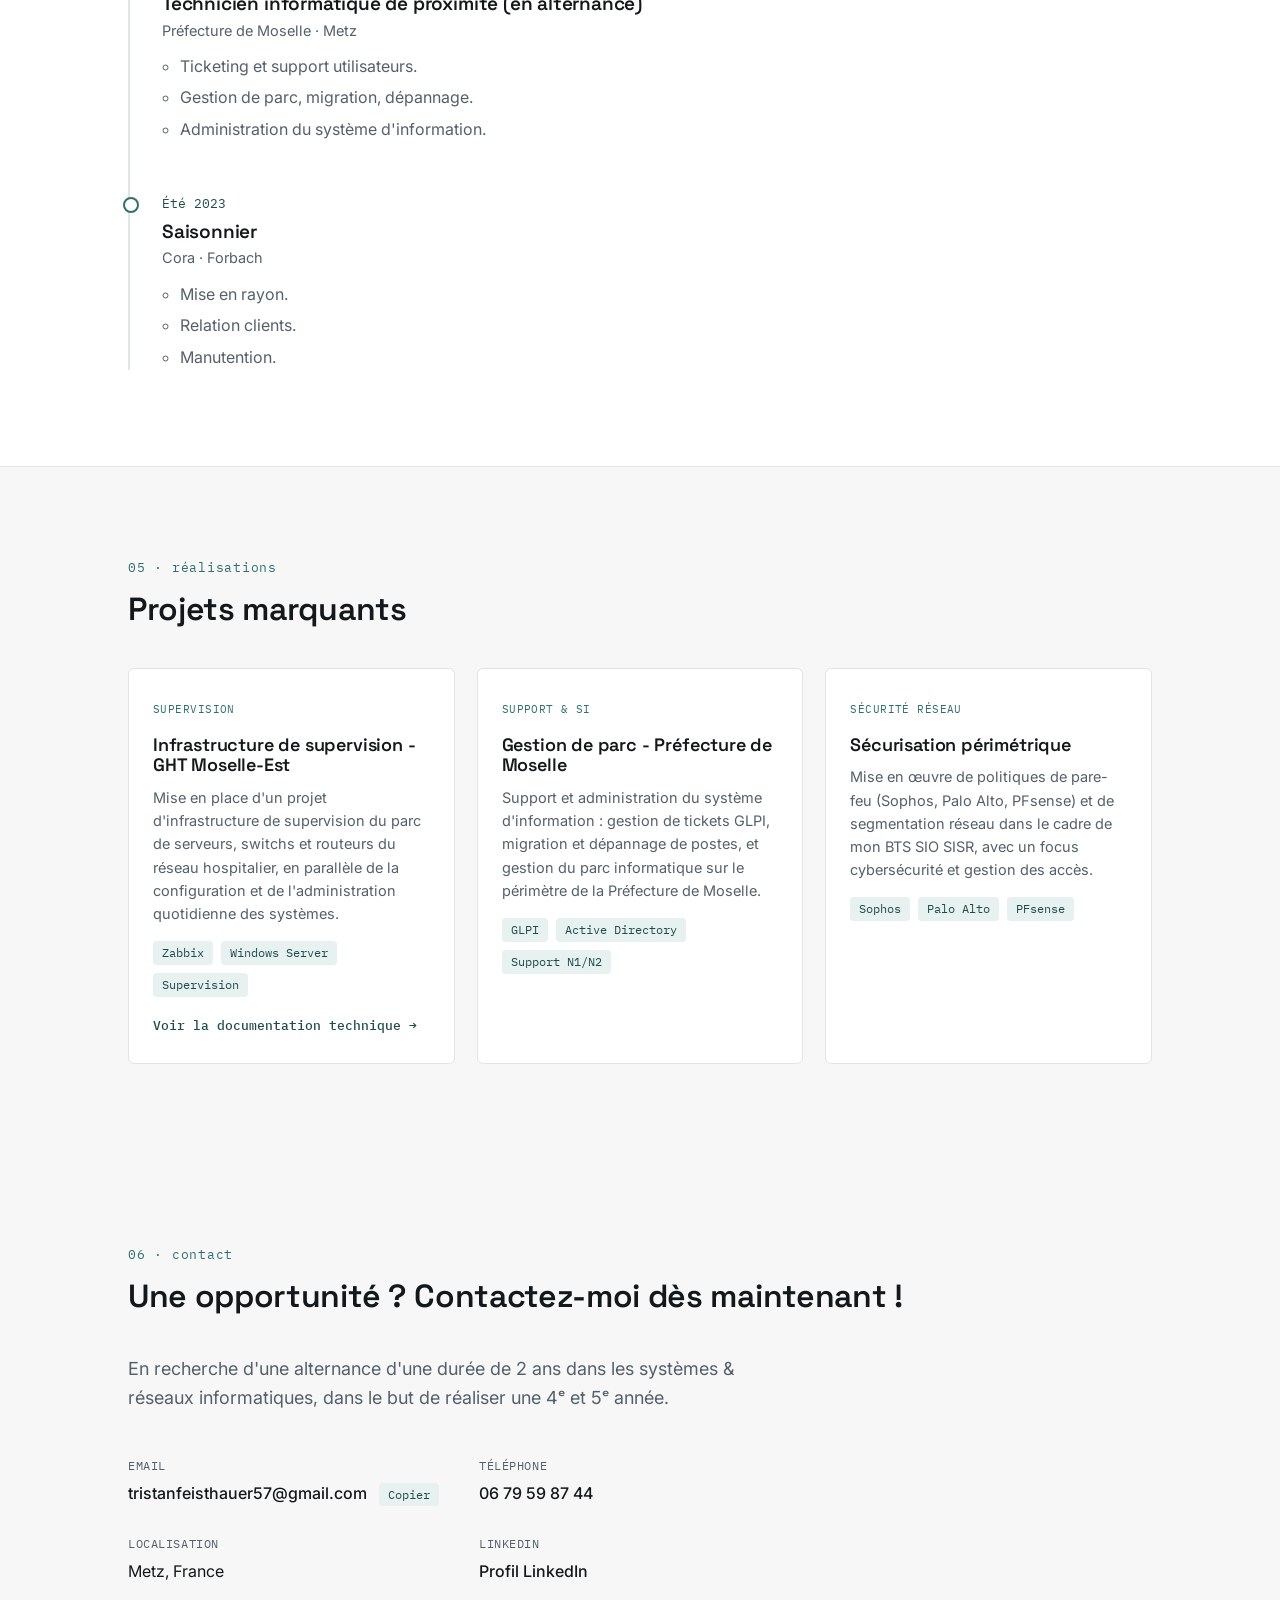
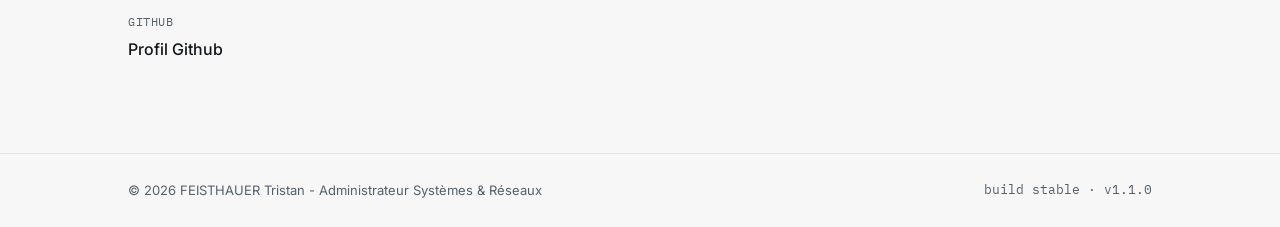
==== commit 60e327cc: "update" ====
--- a/index.html
+++ b/index.html
@@ -142,7 +142,7 @@
           </div>
           <div class="profile-extra-item">
             <span class="contact-label">Mobilité</span>
-            <p>Véhiculé — Metz, France</p>
+            <p>Véhiculé - Metz, France</p>
           </div>
         </div>
       </div>
@@ -204,10 +204,10 @@
 
       <ol class="timeline">
         <li class="timeline-item">
-          <div class="timeline-date">2025 — 2026 (en cours)</div>
+          <div class="timeline-date">2025 - 2026 (en cours)</div>
           <div class="timeline-content">
             <h3>Administrateur Systèmes &amp; Réseaux</h3>
-            <p class="timeline-org">Campus Mewo · Metz — Certification RNCP38478, Coordinateur de projets informatiques</p>
+            <p class="timeline-org">Campus Mewo · Metz - Certification RNCP38478, Coordinateur de projets informatiques</p>
             <ul>
               <li>Projet d'infrastructure.</li>
               <li>Configuration &amp; administration d'infrastructure.</li>
@@ -217,10 +217,10 @@
         </li>
 
         <li class="timeline-item">
-          <div class="timeline-date">2023 — 2025</div>
-          <div class="timeline-content">
-            <h3>BTS SIO — option SISR</h3>
-            <p class="timeline-org">Campus Mewo · Metz — Services informatiques aux organisations, solutions d'infrastructure systèmes et réseaux</p>
+          <div class="timeline-date">2023 - 2025</div>
+          <div class="timeline-content">
+            <h3>BTS SIO - option SISR</h3>
+            <p class="timeline-org">Campus Mewo · Metz - Services informatiques aux organisations, solutions d'infrastructure systèmes et réseaux</p>
             <ul>
               <li>Cybersécurité.</li>
               <li>Administration systèmes et réseaux.</li>
@@ -230,10 +230,10 @@
         </li>
 
         <li class="timeline-item">
-          <div class="timeline-date">2020 — 2023</div>
+          <div class="timeline-date">2020 - 2023</div>
           <div class="timeline-content">
             <h3>Baccalauréat général</h3>
-            <p class="timeline-org">Lycée Charles Jully · Saint-Avold — Spécialité Numérique &amp; Sciences de l'informatique, Physique-Chimie</p>
+            <p class="timeline-org">Lycée Charles Jully · Saint-Avold - Spécialité Numérique &amp; Sciences de l'informatique, Physique-Chimie</p>
             <ul>
               <li>Bases réseaux et découverte de la programmation Python.</li>
             </ul>
@@ -251,7 +251,7 @@
 
       <ol class="timeline">
         <li class="timeline-item">
-          <div class="timeline-date">2025 — Aujourd'hui</div>
+          <div class="timeline-date">2025 - Aujourd'hui</div>
           <div class="timeline-content">
             <h3>Administrateur Systèmes &amp; Réseaux (en alternance)</h3>
             <p class="timeline-org">GHT de Moselle-Est · Sarreguemines</p>
@@ -264,7 +264,7 @@
         </li>
 
         <li class="timeline-item">
-          <div class="timeline-date">2023 — 2025</div>
+          <div class="timeline-date">2023 - 2025</div>
           <div class="timeline-content">
             <h3>Technicien informatique de proximité (en alternance)</h3>
             <p class="timeline-org">Préfecture de Moselle · Metz</p>
@@ -303,7 +303,7 @@
           <div class="project-tag-row">
             <span class="project-kind">Supervision</span>
           </div>
-          <h3>Infrastructure de supervision — GHT Moselle-Est</h3>
+          <h3>Infrastructure de supervision - GHT Moselle-Est</h3>
           <p>Mise en place d'un projet d'infrastructure de supervision du parc de serveurs, switchs et routeurs du réseau hospitalier, en parallèle de la configuration et de l'administration quotidienne des systèmes.</p>
           <div class="tags tags-small">
             <span>Zabbix</span><span>Windows Server</span><span>Supervision</span>
@@ -315,7 +315,7 @@
           <div class="project-tag-row">
             <span class="project-kind">Support &amp; SI</span>
           </div>
-          <h3>Gestion de parc — Préfecture de Moselle</h3>
+          <h3>Gestion de parc - Préfecture de Moselle</h3>
           <p>Support et administration du système d'information : gestion de tickets GLPI, migration et dépannage de postes, et gestion du parc informatique sur le périmètre de la Préfecture de Moselle.</p>
           <div class="tags tags-small">
             <span>GLPI</span><span>Active Directory</span><span>Support N1/N2</span>
@@ -376,7 +376,7 @@
 <!-- ============ FOOTER ============ -->
 <footer class="site-footer">
   <div class="wrap footer-inner">
-    <p>© <span id="year"></span> FEISTHAUER Tristan — Administrateur Systèmes &amp; Réseaux</p>
+    <p>© <span id="year"></span> FEISTHAUER Tristan - Administrateur Systèmes &amp; Réseaux</p>
     <p class="footer-meta">build stable · v1.1.0</p>
   </div>
 </footer>
--- a/style.css
+++ b/style.css
@@ -454,8 +454,12 @@
 .doc-page {
   display: flex;
   flex-direction: column;
-  min-height: 100vh;
-}
+  height: 100vh;
+  overflow: hidden;
+}
+.doc-page .site-header { flex-shrink: 0; }
+.doc-page .site-footer { flex-shrink: 0; padding: 10px 0; }
+.doc-page .footer-inner { font-size: 11.5px; }
 
 .doc-header-bar .header-inner { gap: 18px; }
 
@@ -480,19 +484,28 @@
 
 .btn-small { padding: 9px 16px; font-size: 13px; flex-shrink: 0; }
 
+.doc-wrap {
+  width: 100%;
+  max-width: 1400px;
+  margin: 0 auto;
+  padding: 0 24px;
+}
+
 .doc-main {
   flex: 1;
+  min-height: 0;
   display: flex;
   flex-direction: column;
-  padding: 32px 0 40px;
+  padding: 10px 0 10px;
 }
 
 .doc-toolbar {
+  flex-shrink: 0;
   display: flex;
   align-items: flex-end;
   justify-content: space-between;
   gap: 24px;
-  margin-bottom: 24px;
+  margin-bottom: 10px;
   flex-wrap: wrap;
 }
 .doc-h1 {
@@ -508,8 +521,9 @@
 
 .doc-viewer {
   position: relative;
+  width: 100%;
   flex: 1;
-  min-height: 70vh;
+  min-height: 0;
   border: 1px solid var(--line);
   border-radius: var(--radius);
   overflow: hidden;
@@ -519,7 +533,6 @@
 .doc-embed {
   width: 100%;
   height: 100%;
-  min-height: 70vh;
   border: none;
   display: block;
 }
@@ -551,7 +564,6 @@
 
 @media (max-width: 720px) {
   .doc-header-title { display: none; }
-  .doc-viewer, .doc-embed { min-height: 60vh; }
 }
 
 /* ============================================
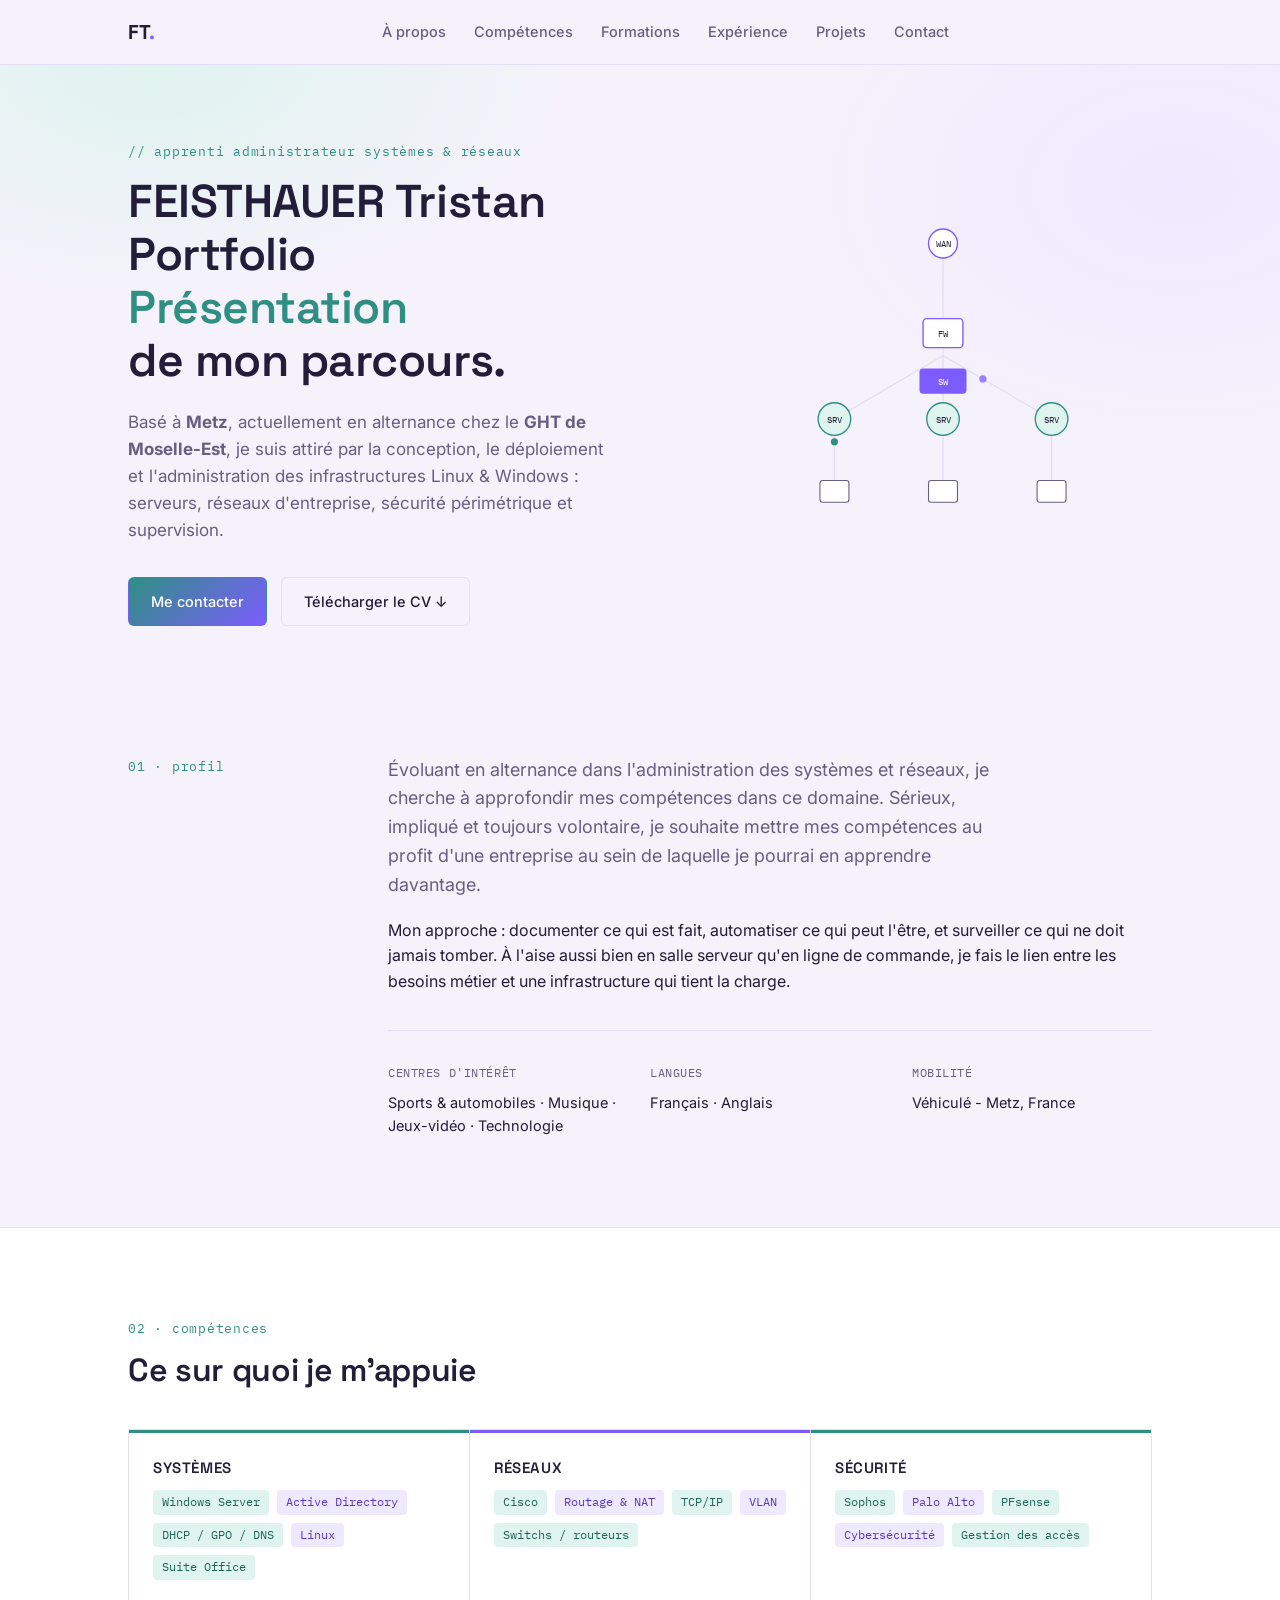
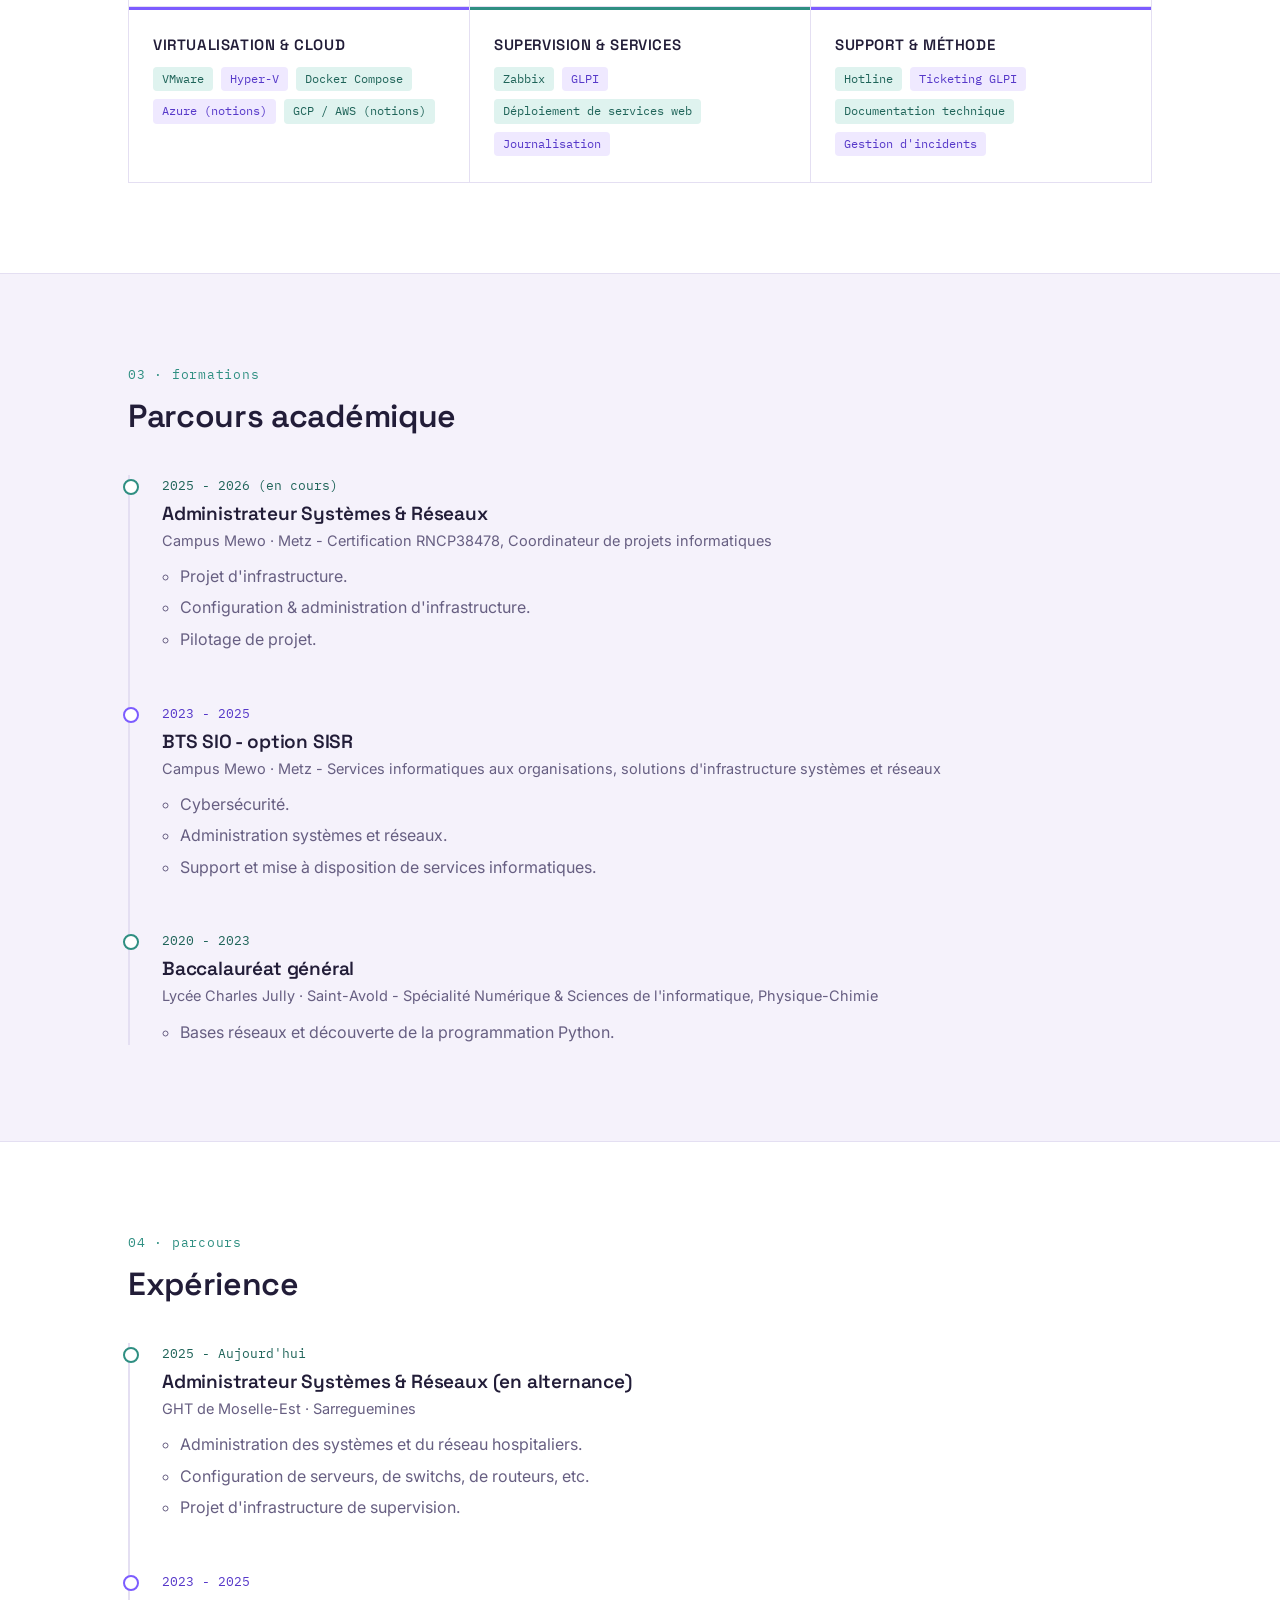
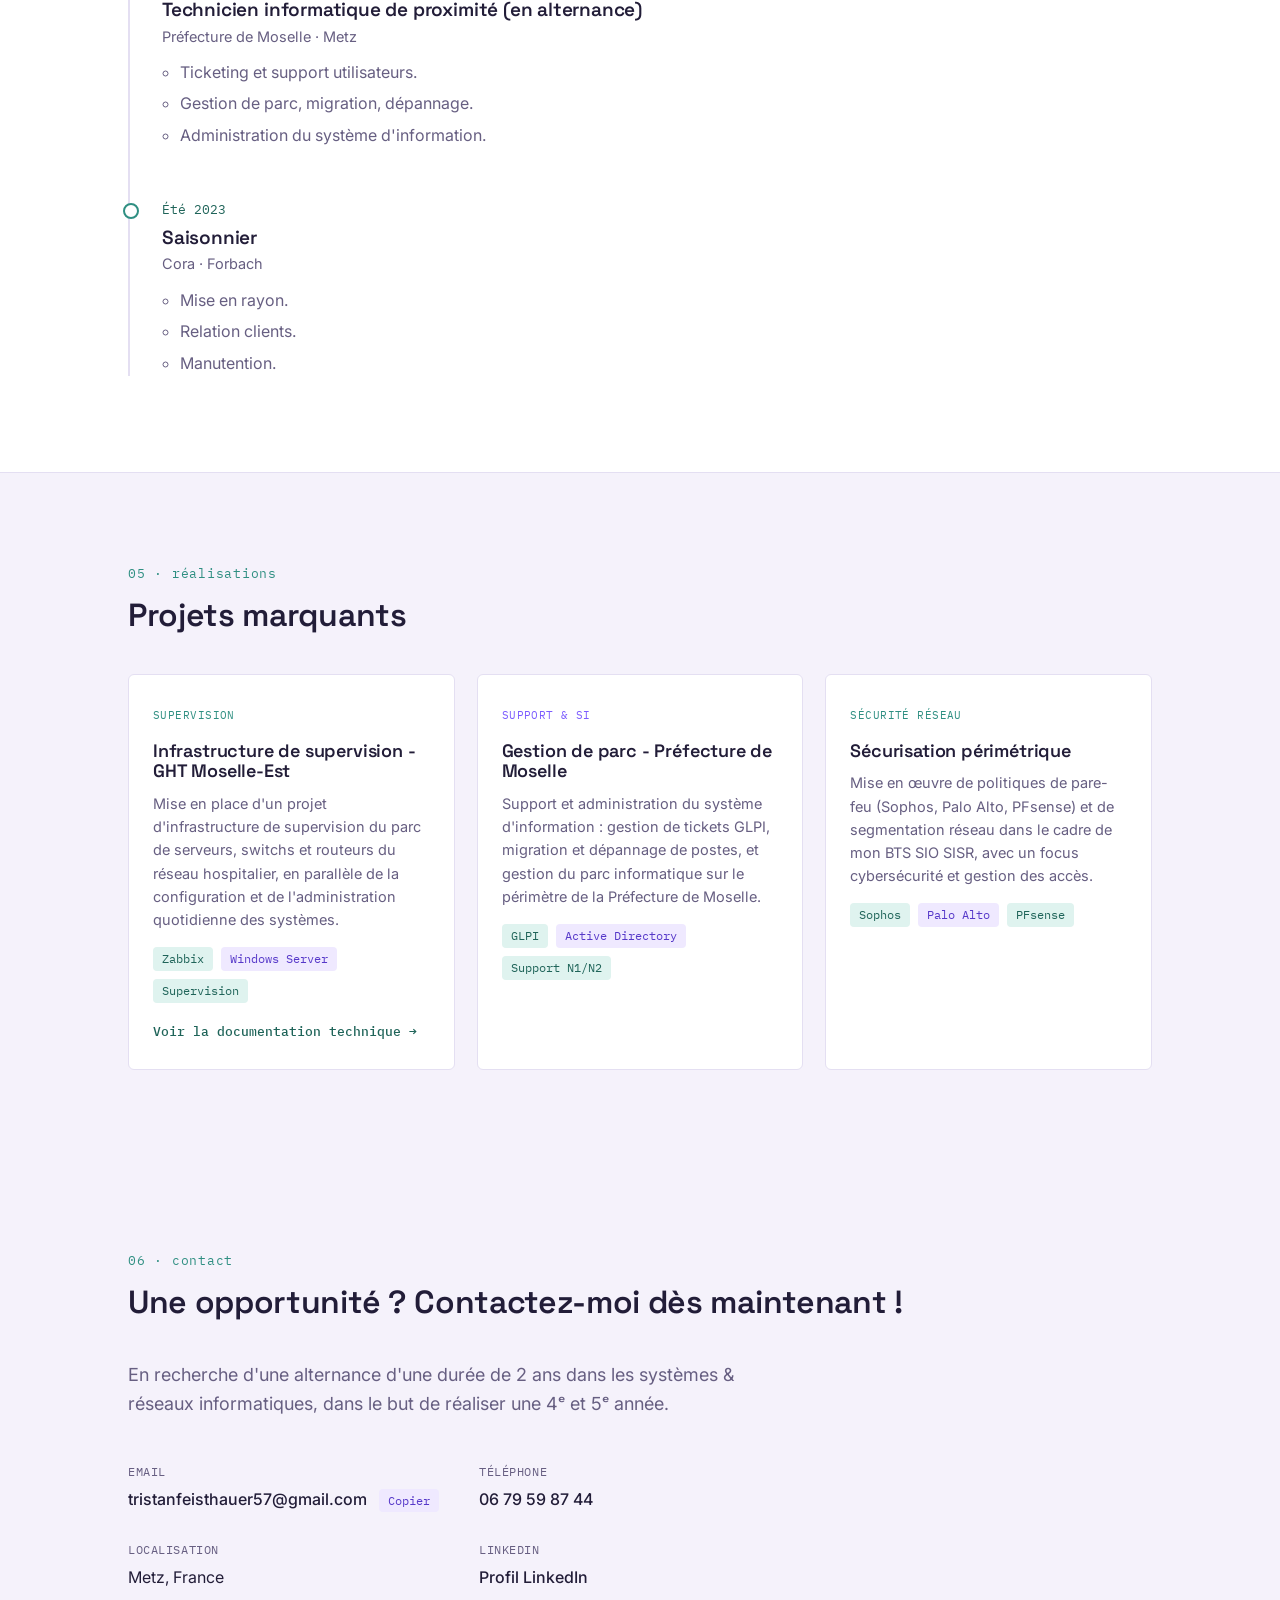
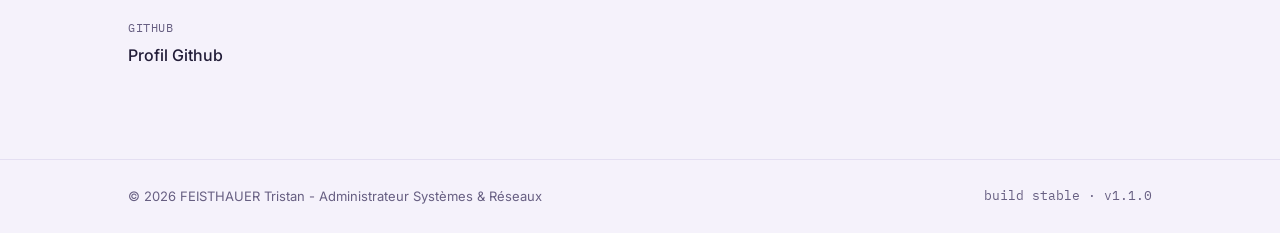
==== commit b0c07527: "update" ====
--- a/index.html
+++ b/index.html
@@ -26,11 +26,6 @@
       <a href="#contact">Contact</a>
     </nav>
 
-    <div class="status-pill" title="Statut de session">
-      <span class="status-dot" aria-hidden="true"></span>
-      <span class="status-text">uptime <span id="uptime">00:00:00</span></span>
-    </div>
-
     <button class="nav-toggle" id="navToggle" aria-label="Ouvrir le menu" aria-expanded="false">
       <span></span><span></span><span></span>
     </button>
@@ -70,25 +65,25 @@
           <circle r="4" fill="var(--accent)">
             <animateMotion dur="3.2s" repeatCount="indefinite" path="M210 40 L210 100 L210 150 L90 220 L90 300" />
           </circle>
-          <circle r="4" fill="var(--accent)" opacity="0.55">
+          <circle r="4" fill="var(--accent2)" opacity="0.75">
             <animateMotion dur="3.2s" begin="1.1s" repeatCount="indefinite" path="M210 40 L210 100 L210 150 L330 220 L330 300" />
           </circle>
 
           <!-- cloud / internet -->
           <g transform="translate(210,26)">
-            <circle r="16" fill="var(--surface)" stroke="var(--ink)" stroke-width="1.5"/>
+            <circle r="16" fill="var(--surface)" stroke="var(--accent2)" stroke-width="1.5"/>
             <text y="4" text-anchor="middle" class="node-label-small">WAN</text>
           </g>
 
           <!-- firewall -->
           <g transform="translate(210,125)">
-            <rect x="-22" y="-16" width="44" height="32" rx="4" fill="var(--surface)" stroke="var(--ink)" stroke-width="1.5"/>
+            <rect x="-22" y="-16" width="44" height="32" rx="4" fill="var(--surface)" stroke="var(--accent2)" stroke-width="1.5"/>
             <text y="4" text-anchor="middle" class="node-label-small">FW</text>
           </g>
 
           <!-- switch -->
           <g transform="translate(210,178)">
-            <rect x="-26" y="-14" width="52" height="28" rx="4" fill="var(--ink)"/>
+            <rect x="-26" y="-14" width="52" height="28" rx="4" fill="var(--accent2)"/>
             <text y="4" text-anchor="middle" class="node-label-small node-label-invert">SW</text>
           </g>
 
--- a/style.css
+++ b/style.css
@@ -2,14 +2,17 @@
    TOKENS
    ============================================ */
 :root {
-  --bg: #f6f7f6;
+  --bg: #f5f2fb;
   --surface: #ffffff;
-  --ink: #14181b;
-  --ink-soft: #55606b;
-  --line: #e1e5e4;
-  --accent: #2f6f6e;
-  --accent-dark: #204d4c;
-  --accent-soft: #e7f1f0;
+  --ink: #221d38;
+  --ink-soft: #675f82;
+  --line: #e4dff2;
+  --accent: #2f8f82;
+  --accent-dark: #1f6459;
+  --accent-soft: #dff3ef;
+  --accent2: #7c5cff;
+  --accent2-dark: #5638c9;
+  --accent2-soft: #efe9ff;
   --ok: #3c8c5b;
 
   --font-display: "Space Grotesk", sans-serif;
@@ -93,7 +96,7 @@
   position: sticky;
   top: 0;
   z-index: 50;
-  background: rgba(246, 247, 246, 0.86);
+  background: rgba(245, 242, 251, 0.86);
   backdrop-filter: saturate(140%) blur(8px);
   border-bottom: 1px solid var(--line);
 }
@@ -115,7 +118,7 @@
   flex-shrink: 0;
 }
 .logo:hover { text-decoration: none; }
-.logo-dot { color: var(--accent); }
+.logo-dot { color: var(--accent2); }
 
 .nav {
   display: flex;
@@ -129,33 +132,6 @@
   font-weight: 500;
 }
 .nav a:hover { color: var(--ink); text-decoration: none; }
-
-.status-pill {
-  display: flex;
-  align-items: center;
-  gap: 8px;
-  font-family: var(--font-mono);
-  font-size: 12.5px;
-  color: var(--ink-soft);
-  background: var(--surface);
-  border: 1px solid var(--line);
-  border-radius: 999px;
-  padding: 6px 12px;
-  flex-shrink: 0;
-}
-.status-dot {
-  width: 7px;
-  height: 7px;
-  border-radius: 50%;
-  background: var(--ok);
-  box-shadow: 0 0 0 0 rgba(60,140,91,0.5);
-  animation: pulse 2.4s ease-out infinite;
-}
-@keyframes pulse {
-  0%   { box-shadow: 0 0 0 0 rgba(60,140,91,0.45); }
-  70%  { box-shadow: 0 0 0 6px rgba(60,140,91,0); }
-  100% { box-shadow: 0 0 0 0 rgba(60,140,91,0); }
-}
 
 .nav-toggle {
   display: none;
@@ -179,7 +155,12 @@
 /* ============================================
    HERO
    ============================================ */
-.hero { padding: 76px 0 40px; }
+.hero {
+  padding: 76px 0 40px;
+  background:
+    radial-gradient(680px 380px at 12% 0%, var(--accent-soft) 0%, transparent 60%),
+    radial-gradient(620px 420px at 92% 20%, var(--accent2-soft) 0%, transparent 65%);
+}
 
 .hero-inner {
   display: grid;
@@ -220,10 +201,10 @@
 }
 .btn:hover { text-decoration: none; }
 .btn-primary {
-  background: var(--ink);
+  background: linear-gradient(135deg, var(--accent), var(--accent2));
   color: var(--surface);
 }
-.btn-primary:hover { background: var(--accent-dark); transform: translateY(-1px); }
+.btn-primary:hover { background: linear-gradient(135deg, var(--accent-dark), var(--accent2-dark)); transform: translateY(-1px); }
 .btn-ghost {
   background: transparent;
   color: var(--ink);
@@ -292,7 +273,9 @@
 .skill-card {
   background: var(--surface);
   padding: 26px 24px;
-}
+  border-top: 3px solid var(--accent);
+}
+.skill-card:nth-child(even) { border-top-color: var(--accent2); }
 
 .skill-card h3 {
   font-size: 15px;
@@ -315,6 +298,10 @@
   border-radius: 4px;
   padding: 5px 9px;
   line-height: 1.2;
+}
+.tags span:nth-child(even) {
+  color: var(--accent2-dark);
+  background: var(--accent2-soft);
 }
 .tags-small span { font-size: 11.5px; }
 
@@ -345,6 +332,7 @@
   background: var(--surface);
   border: 2px solid var(--accent);
 }
+.timeline-item:nth-child(even)::before { border-color: var(--accent2); }
 
 .timeline-date {
   font-family: var(--font-mono);
@@ -352,6 +340,7 @@
   color: var(--accent-dark);
   margin-bottom: 8px;
 }
+.timeline-item:nth-child(even) .timeline-date { color: var(--accent2-dark); }
 
 .timeline-content h3 { font-size: 19px; margin-bottom: 4px; }
 .timeline-org { color: var(--ink-soft); font-size: 14.5px; margin: 0 0 12px; }
@@ -376,7 +365,7 @@
   transition: border-color 0.15s ease, transform 0.15s ease;
 }
 .project-card:hover {
-  border-color: var(--accent);
+  border-color: var(--accent2);
   transform: translateY(-3px);
 }
 
@@ -388,6 +377,7 @@
   text-transform: uppercase;
   color: var(--accent);
 }
+.project-card:nth-child(even) .project-kind { color: var(--accent2); }
 
 .project-card h3 { font-size: 18px; margin-bottom: 10px; }
 .project-card p {
@@ -433,20 +423,20 @@
   color: var(--ink-soft);
 }
 .contact-item a { color: var(--ink); font-size: 16px; font-weight: 500; }
-.contact-item a:hover { color: var(--accent); }
+.contact-item a:hover { color: var(--accent2); }
 
 .contact-value-row { display: flex; align-items: center; gap: 12px; }
 .copy-btn {
   font-family: var(--font-mono);
   font-size: 11.5px;
-  background: var(--accent-soft);
-  color: var(--accent-dark);
+  background: var(--accent2-soft);
+  color: var(--accent2-dark);
   border: none;
   border-radius: 4px;
   padding: 4px 9px;
   cursor: pointer;
 }
-.copy-btn:hover { background: var(--accent); color: var(--surface); }
+.copy-btn:hover { background: var(--accent2); color: var(--surface); }
 
 /* ============================================
    DOCUMENTATION PAGE
@@ -646,7 +636,6 @@
   }
   .nav.is-open { display: flex; }
   .nav-toggle { display: flex; }
-  .status-pill { display: none; }
   .skills-grid { grid-template-columns: 1fr; }
   .contact-grid { grid-template-columns: 1fr; }
   .section { padding: 64px 0; }
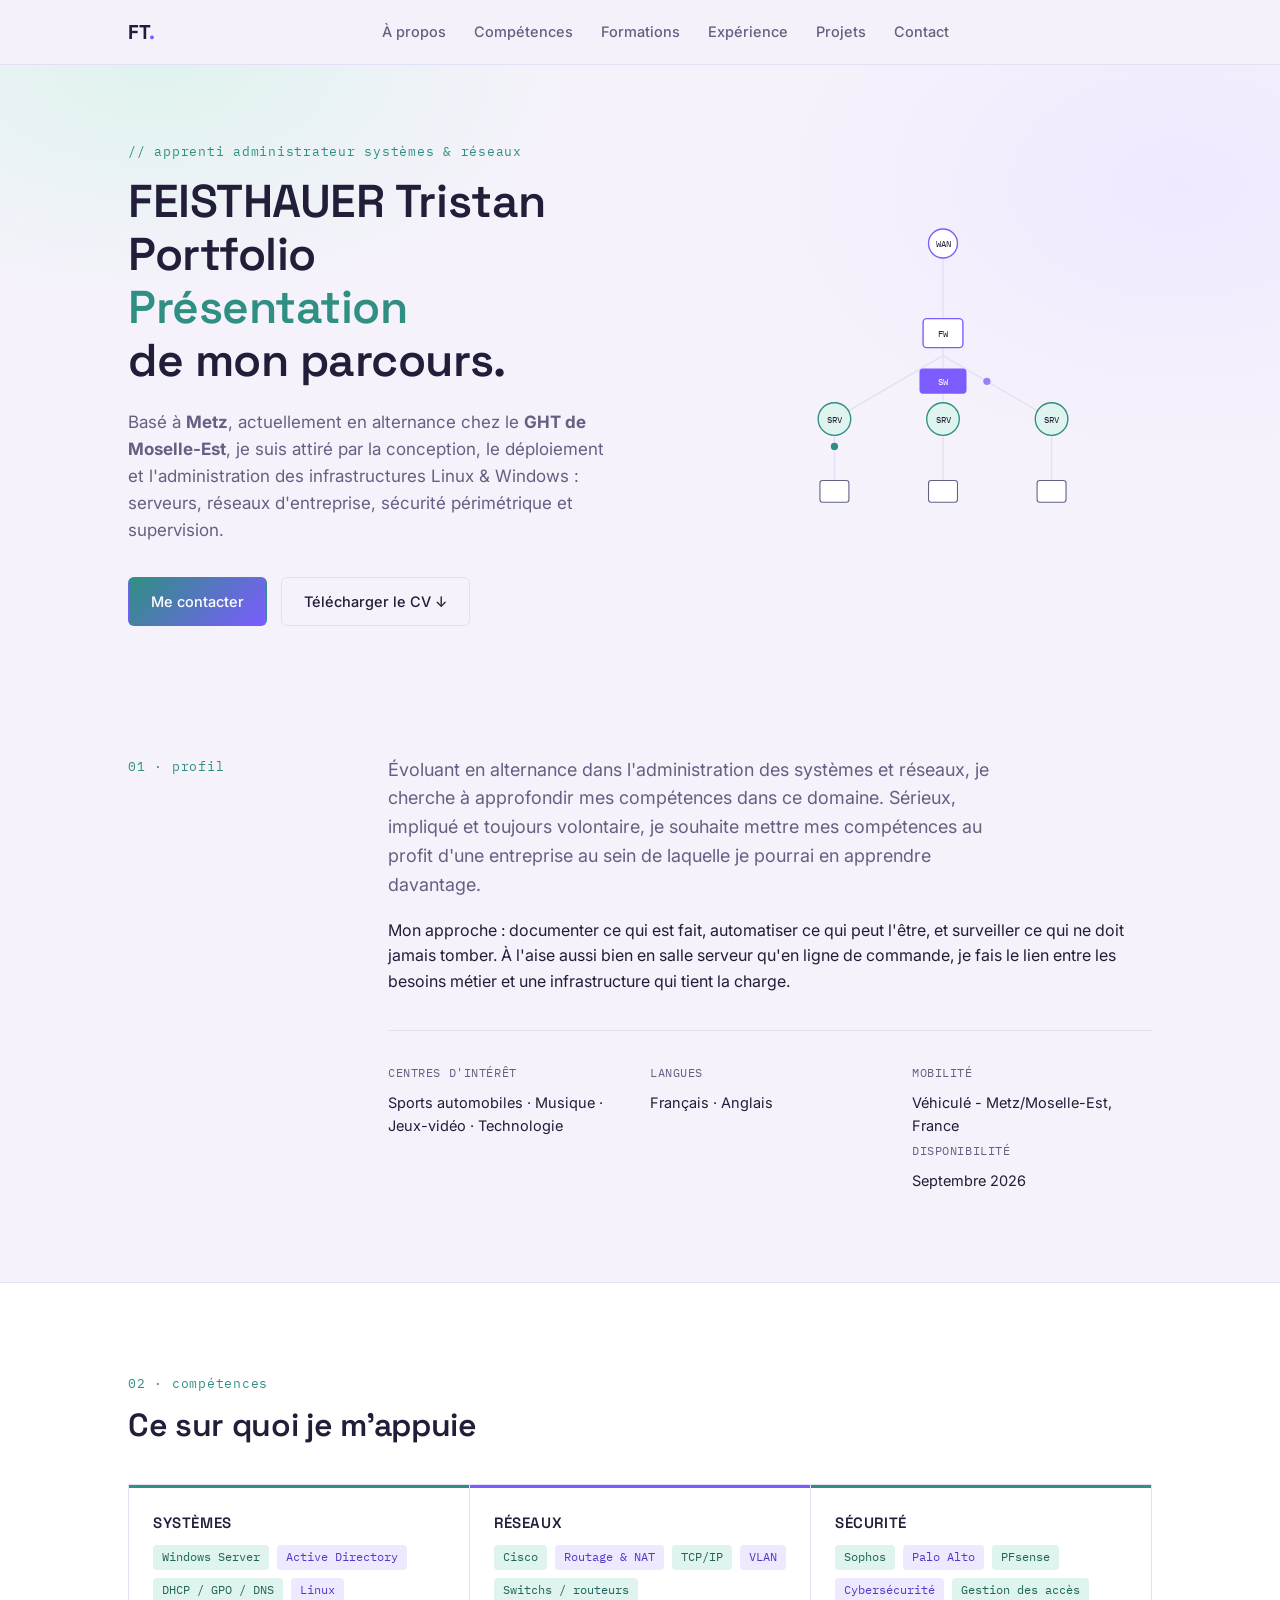
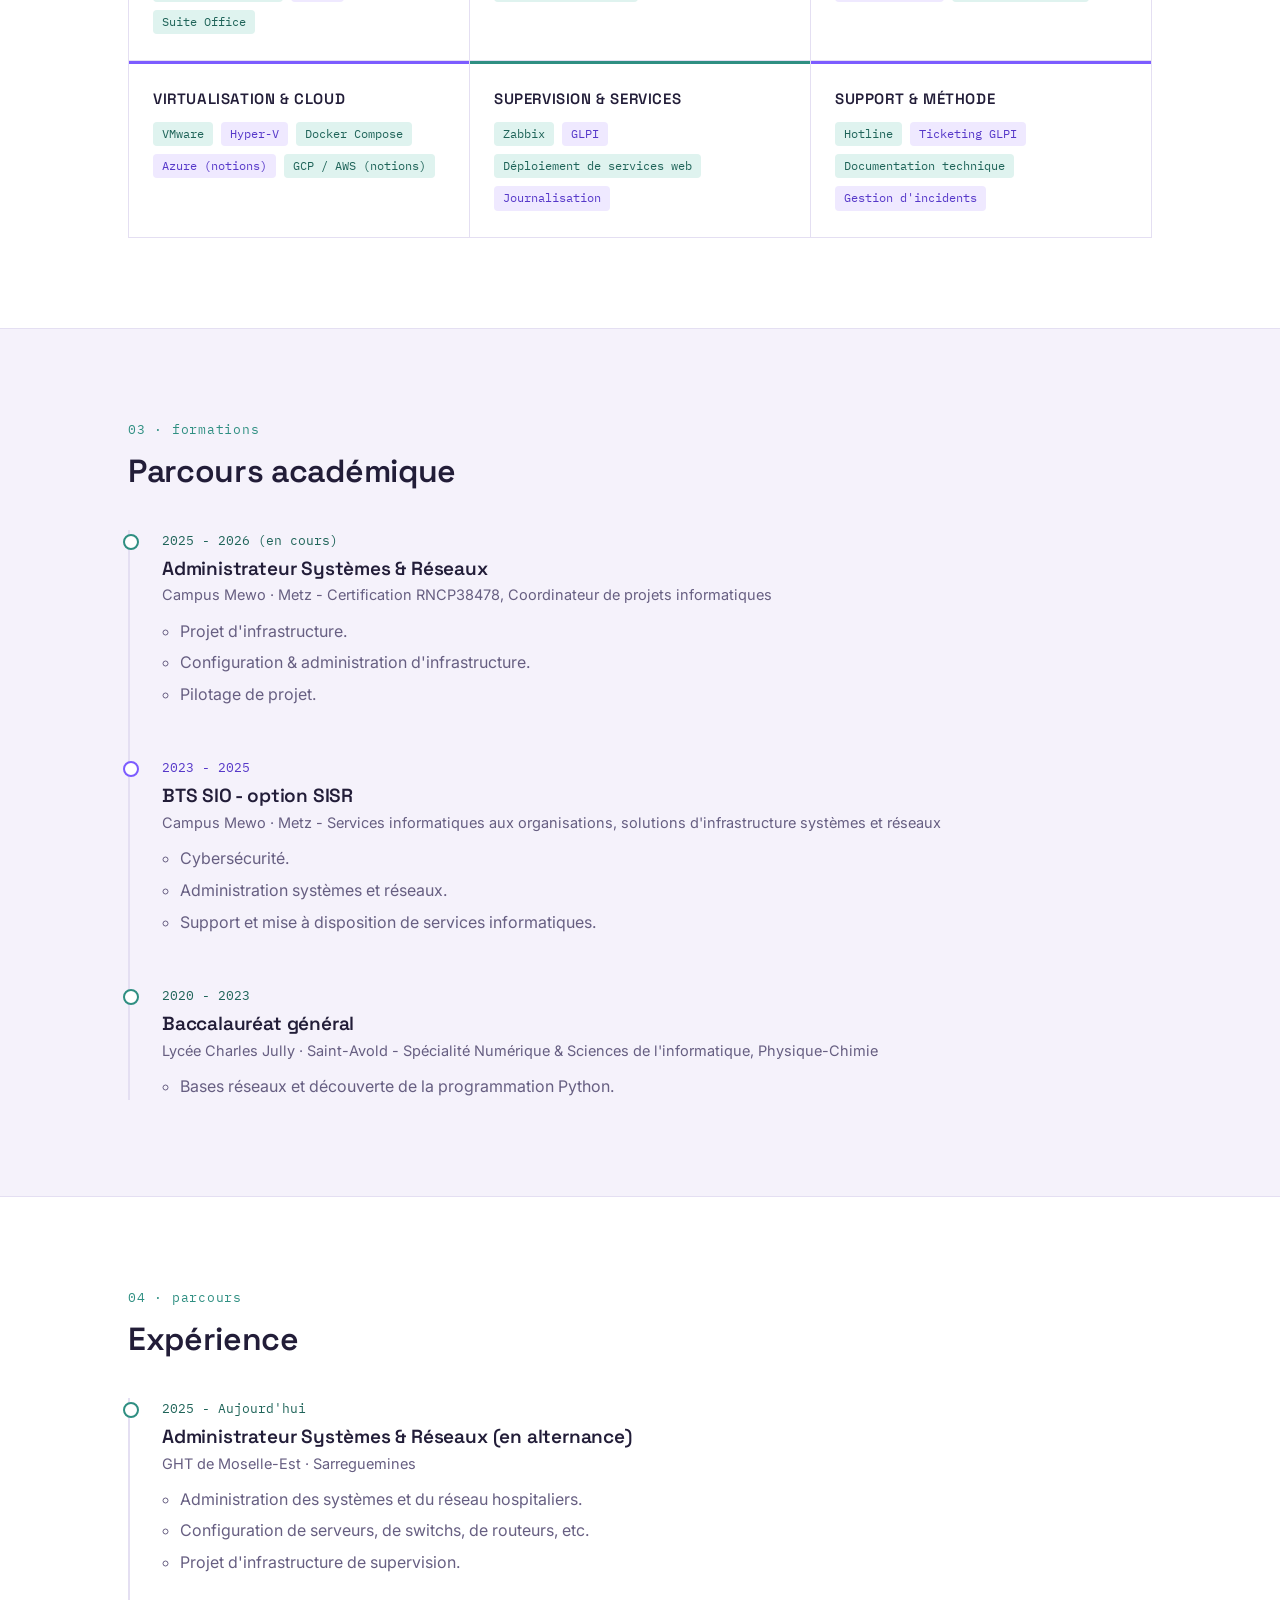
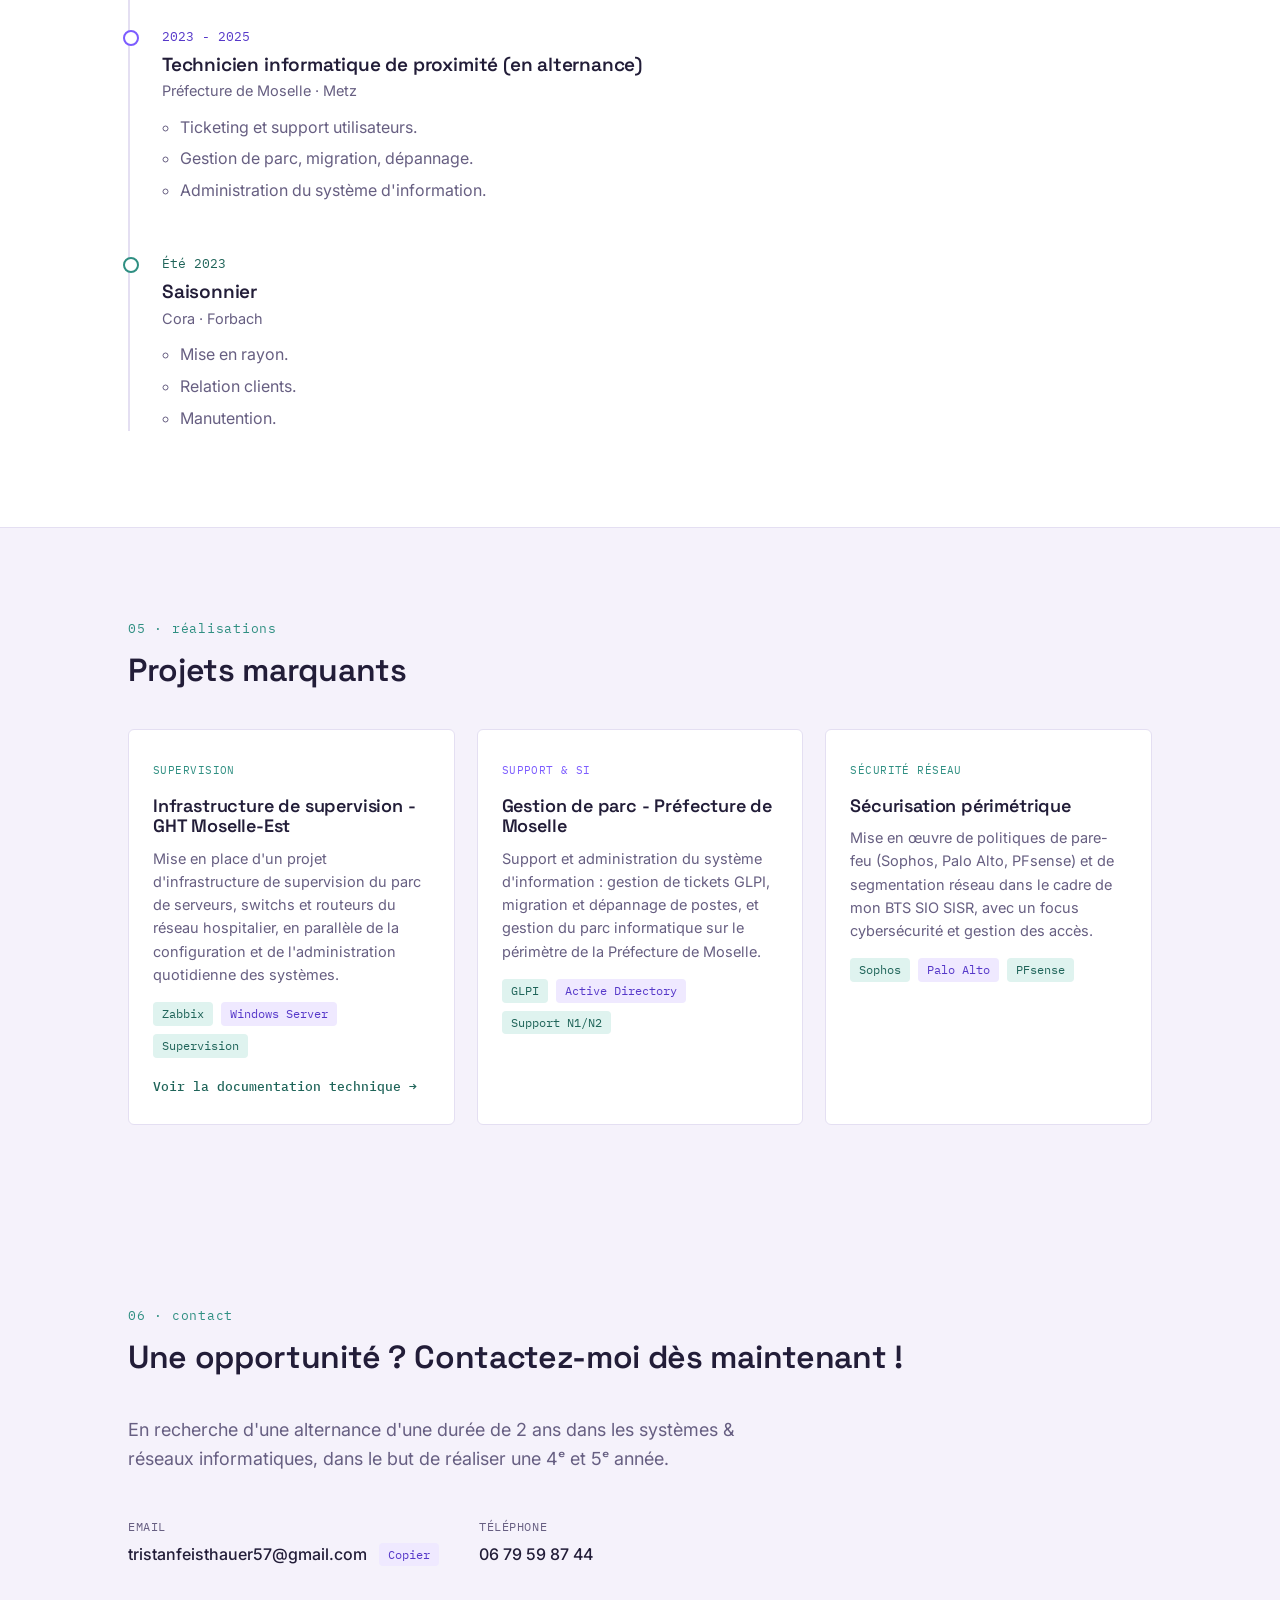
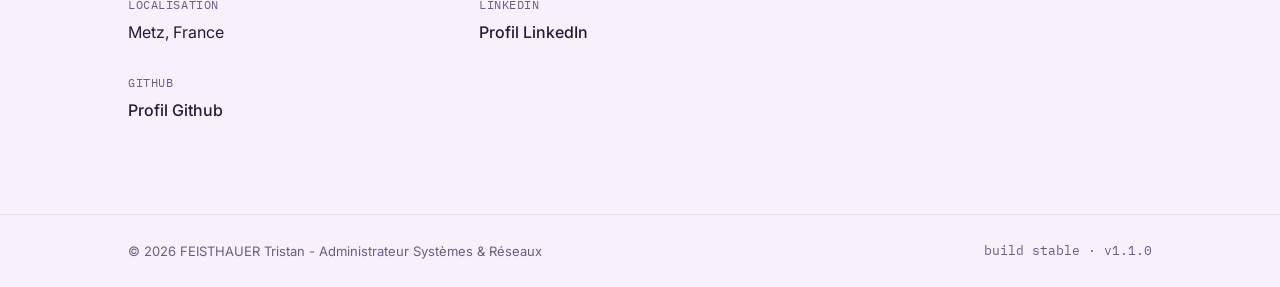
==== commit 0c9cea83: "update" ====
--- a/index.html
+++ b/index.html
@@ -129,7 +129,7 @@
         <div class="profile-extra">
           <div class="profile-extra-item">
             <span class="contact-label">Centres d'intérêt</span>
-            <p>Sports &amp; automobiles · Musique · Jeux-vidéo · Technologie</p>
+            <p>Sports automobiles · Musique · Jeux-vidéo · Technologie</p>
           </div>
           <div class="profile-extra-item">
             <span class="contact-label">Langues</span>
@@ -137,7 +137,10 @@
           </div>
           <div class="profile-extra-item">
             <span class="contact-label">Mobilité</span>
-            <p>Véhiculé - Metz, France</p>
+            <p>Véhiculé - Metz/Moselle-Est, France</p>
+          <div class="profile-extra-item">
+            <span class="contact-label">Disponibilité</span>
+            <p>Septembre 2026</p>
           </div>
         </div>
       </div>
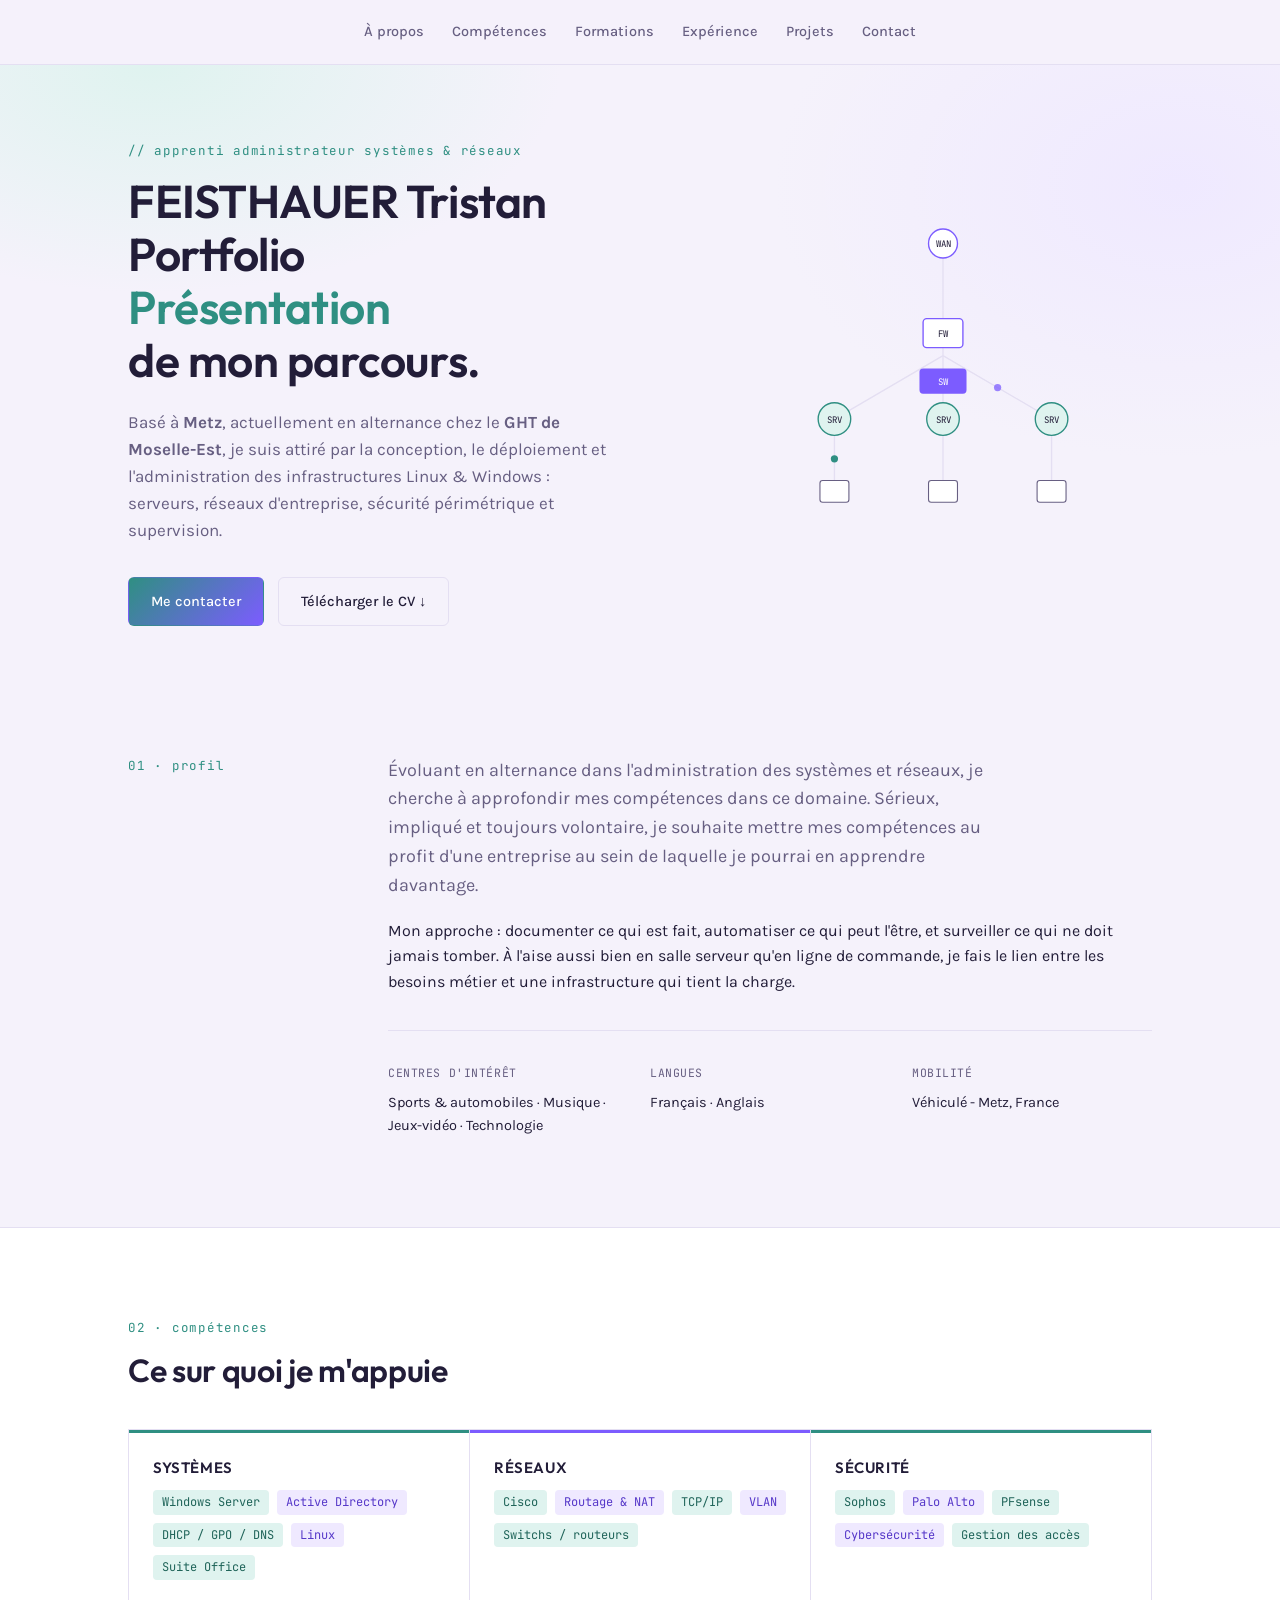
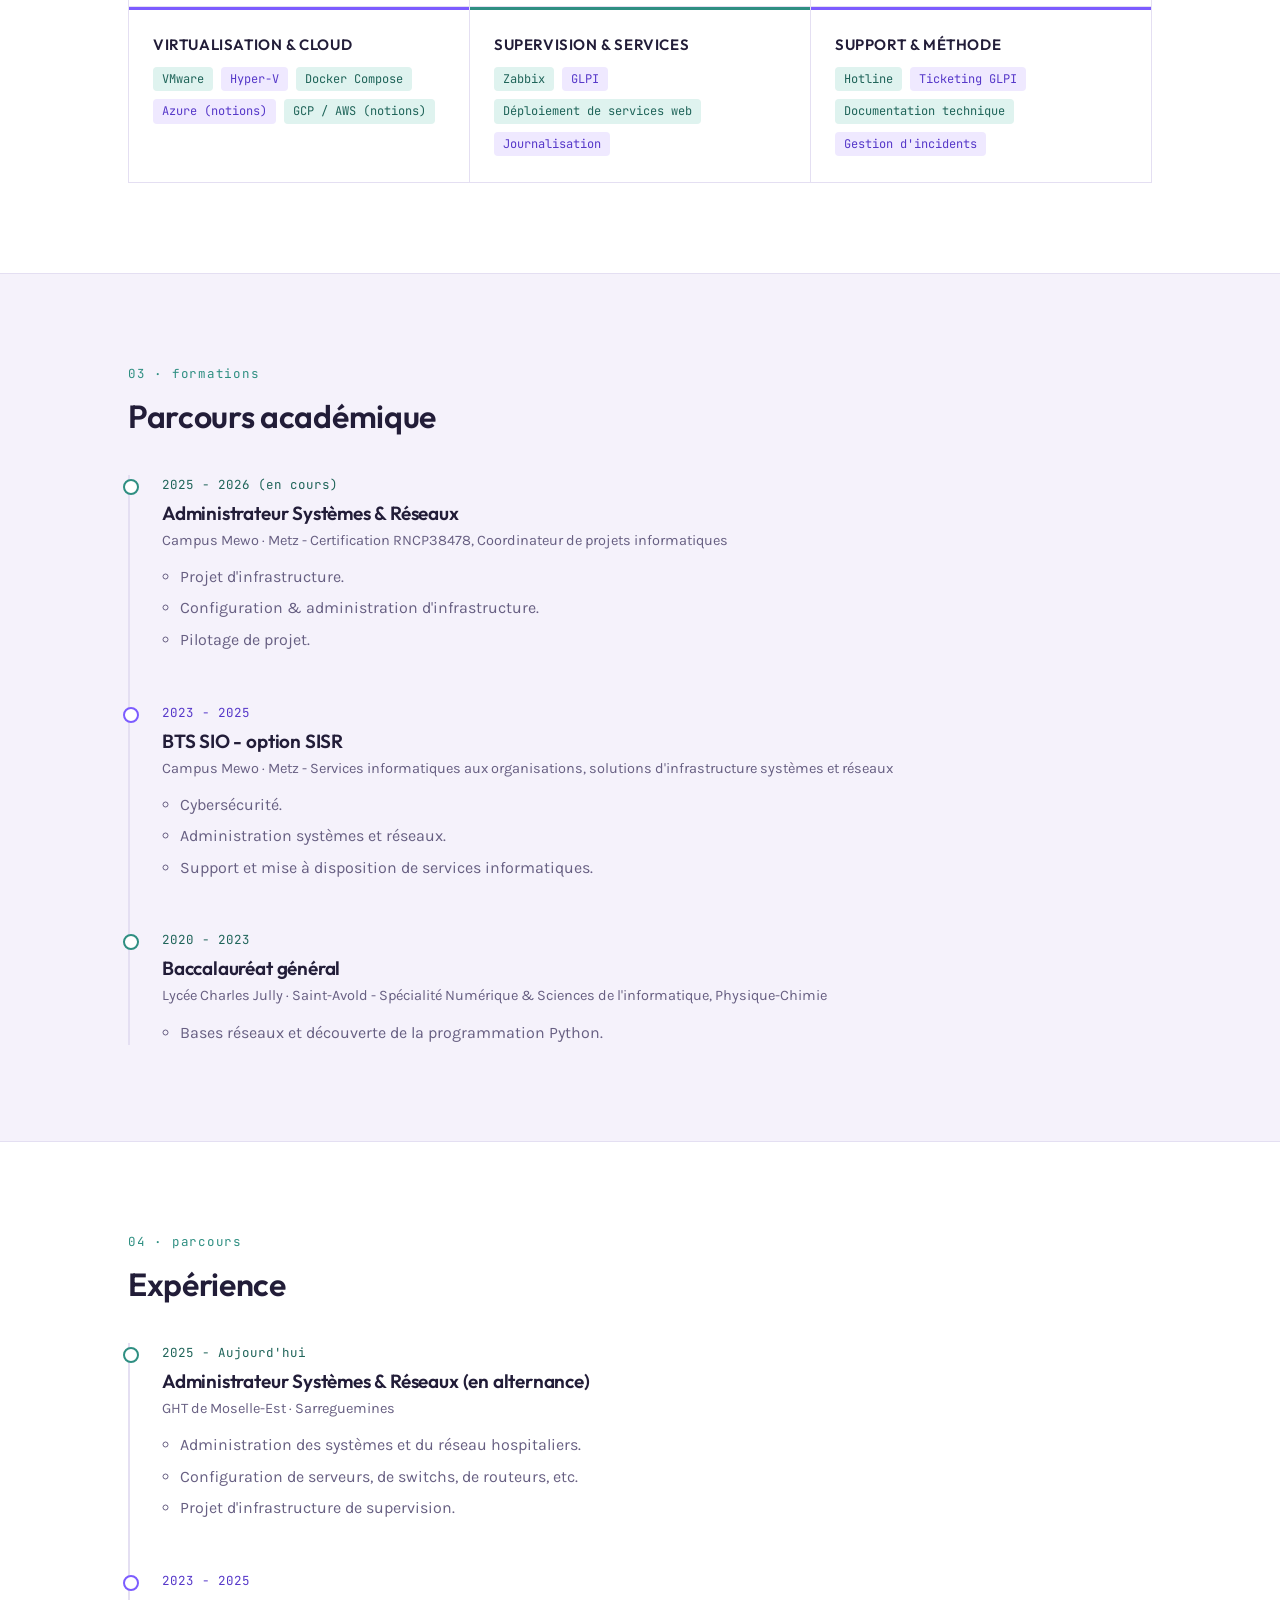
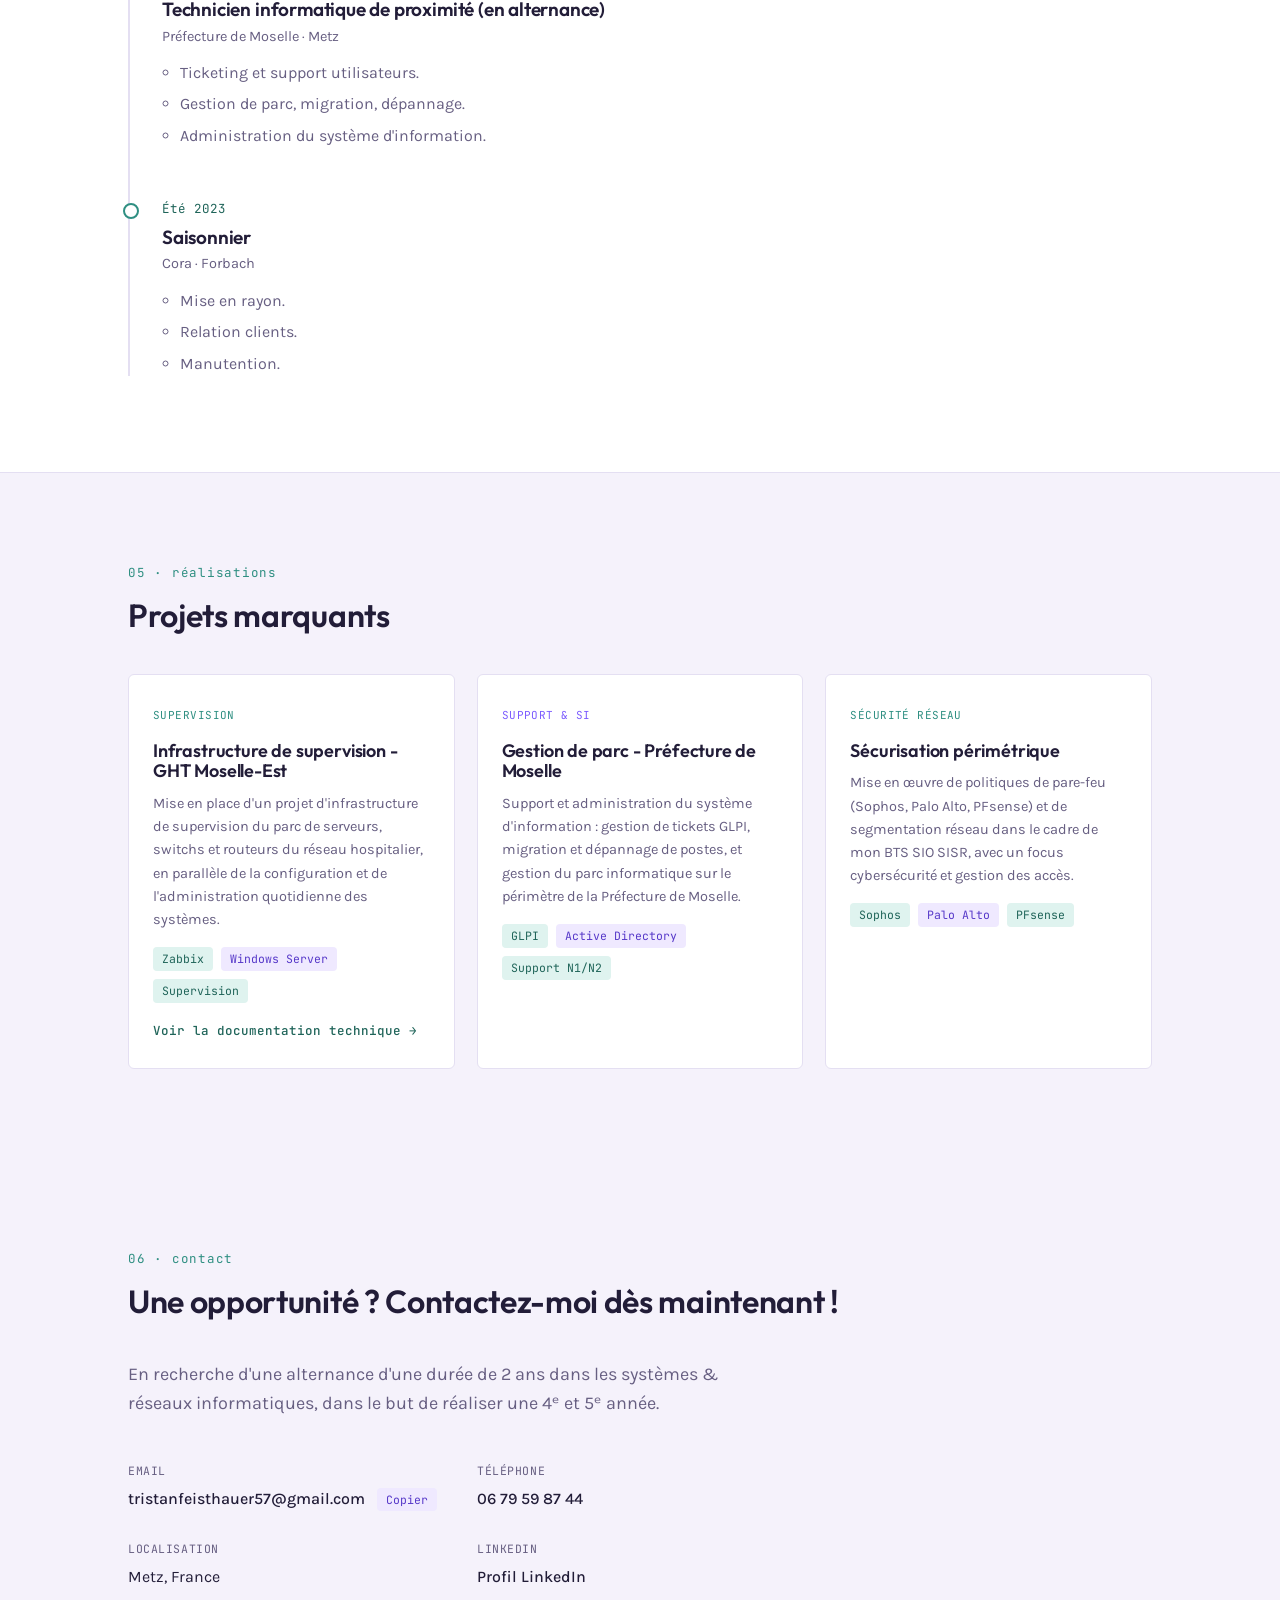
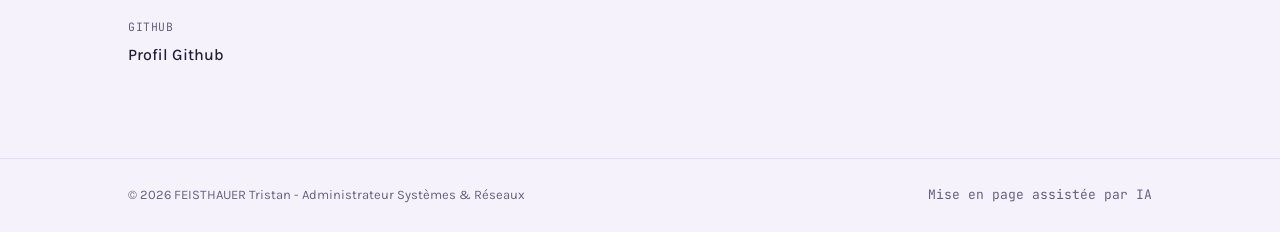
==== commit 4c8a3002: "update" ====
--- a/index.html
+++ b/index.html
@@ -7,7 +7,7 @@
 <meta name="description" content="Portfolio de FEISTHAUER Tristan, Administrateur Systèmes et Réseaux en alternance : infrastructures, réseaux d'entreprise, supervision et sécurité.">
 <link rel="preconnect" href="https://fonts.googleapis.com">
 <link rel="preconnect" href="https://fonts.gstatic.com" crossorigin>
-<link href="https://fonts.googleapis.com/css2?family=Space+Grotesk:wght@500;600;700&family=Inter:wght@400;500;600&family=IBM+Plex+Mono:wght@400;500&display=swap" rel="stylesheet">
+<link href="https://fonts.googleapis.com/css2?family=Outfit:wght@500;600;700&family=Karla:wght@400;500;600&family=JetBrains+Mono:wght@400;500&display=swap" rel="stylesheet">
 <link rel="stylesheet" href="style.css">
 </head>
 <body>
@@ -15,8 +15,6 @@
 <!-- ============ HEADER ============ -->
 <header class="site-header" id="top">
   <div class="wrap header-inner">
-    <a href="#top" class="logo">FT<span class="logo-dot">.</span></a>
-
     <nav class="nav" id="nav">
       <a href="#apropos">À propos</a>
       <a href="#competences">Compétences</a>
@@ -129,7 +127,7 @@
         <div class="profile-extra">
           <div class="profile-extra-item">
             <span class="contact-label">Centres d'intérêt</span>
-            <p>Sports automobiles · Musique · Jeux-vidéo · Technologie</p>
+            <p>Sports &amp; automobiles · Musique · Jeux-vidéo · Technologie</p>
           </div>
           <div class="profile-extra-item">
             <span class="contact-label">Langues</span>
@@ -137,10 +135,7 @@
           </div>
           <div class="profile-extra-item">
             <span class="contact-label">Mobilité</span>
-            <p>Véhiculé - Metz/Moselle-Est, France</p>
-          <div class="profile-extra-item">
-            <span class="contact-label">Disponibilité</span>
-            <p>Septembre 2026</p>
+            <p>Véhiculé - Metz, France</p>
           </div>
         </div>
       </div>
@@ -375,7 +370,7 @@
 <footer class="site-footer">
   <div class="wrap footer-inner">
     <p>© <span id="year"></span> FEISTHAUER Tristan - Administrateur Systèmes &amp; Réseaux</p>
-    <p class="footer-meta">build stable · v1.1.0</p>
+    <p class="footer-meta">Mise en page assistée par IA</p>
   </div>
 </footer>
 
--- a/style.css
+++ b/style.css
@@ -15,9 +15,9 @@
   --accent2-soft: #efe9ff;
   --ok: #3c8c5b;
 
-  --font-display: "Space Grotesk", sans-serif;
-  --font-body: "Inter", sans-serif;
-  --font-mono: "IBM Plex Mono", monospace;
+  --font-display: "Outfit", sans-serif;
+  --font-body: "Karla", sans-serif;
+  --font-mono: "JetBrains Mono", monospace;
 
   --wrap: 1080px;
   --radius: 6px;
@@ -108,17 +108,6 @@
   height: 64px;
   gap: 24px;
 }
-
-.logo {
-  font-family: var(--font-display);
-  font-weight: 700;
-  font-size: 20px;
-  color: var(--ink);
-  text-decoration: none;
-  flex-shrink: 0;
-}
-.logo:hover { text-decoration: none; }
-.logo-dot { color: var(--accent2); }
 
 .nav {
   display: flex;
@@ -144,6 +133,7 @@
   border: none;
   cursor: pointer;
   flex-shrink: 0;
+  margin-left: auto;
 }
 .nav-toggle span {
   display: block;
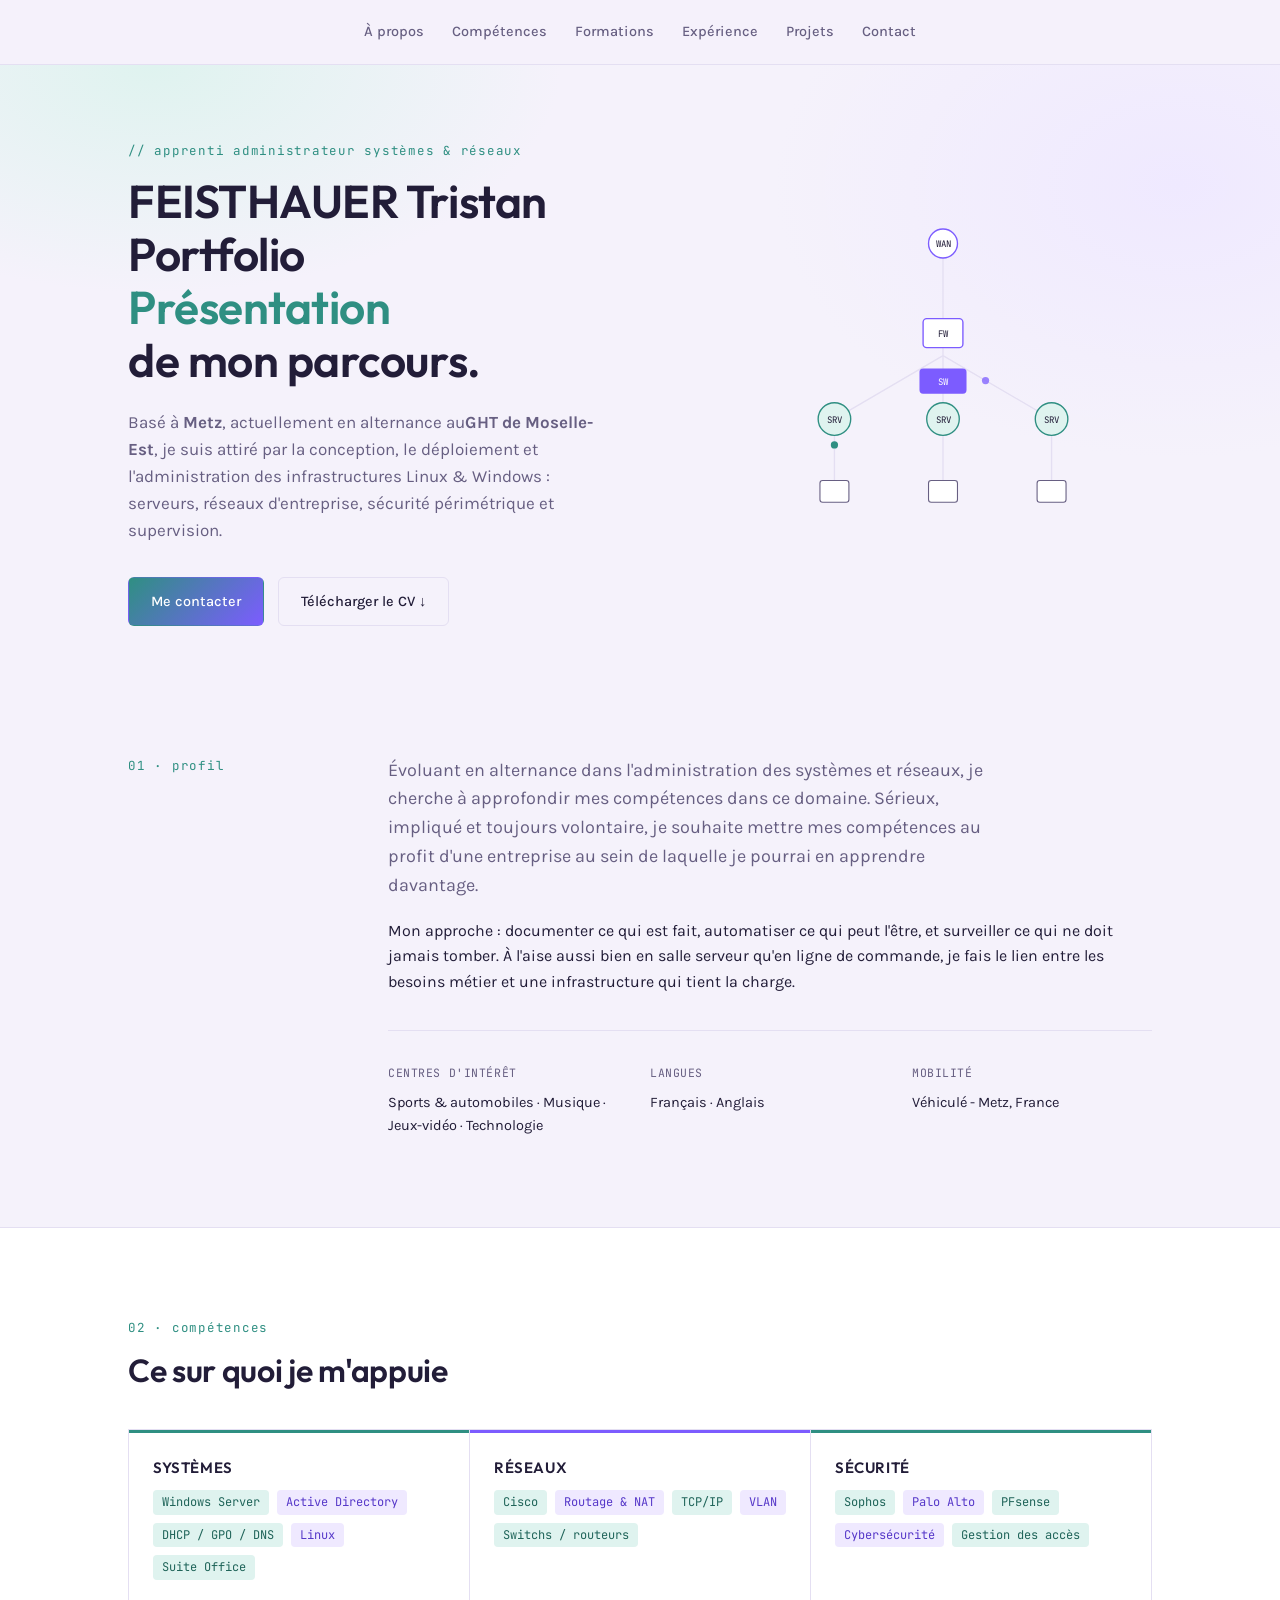
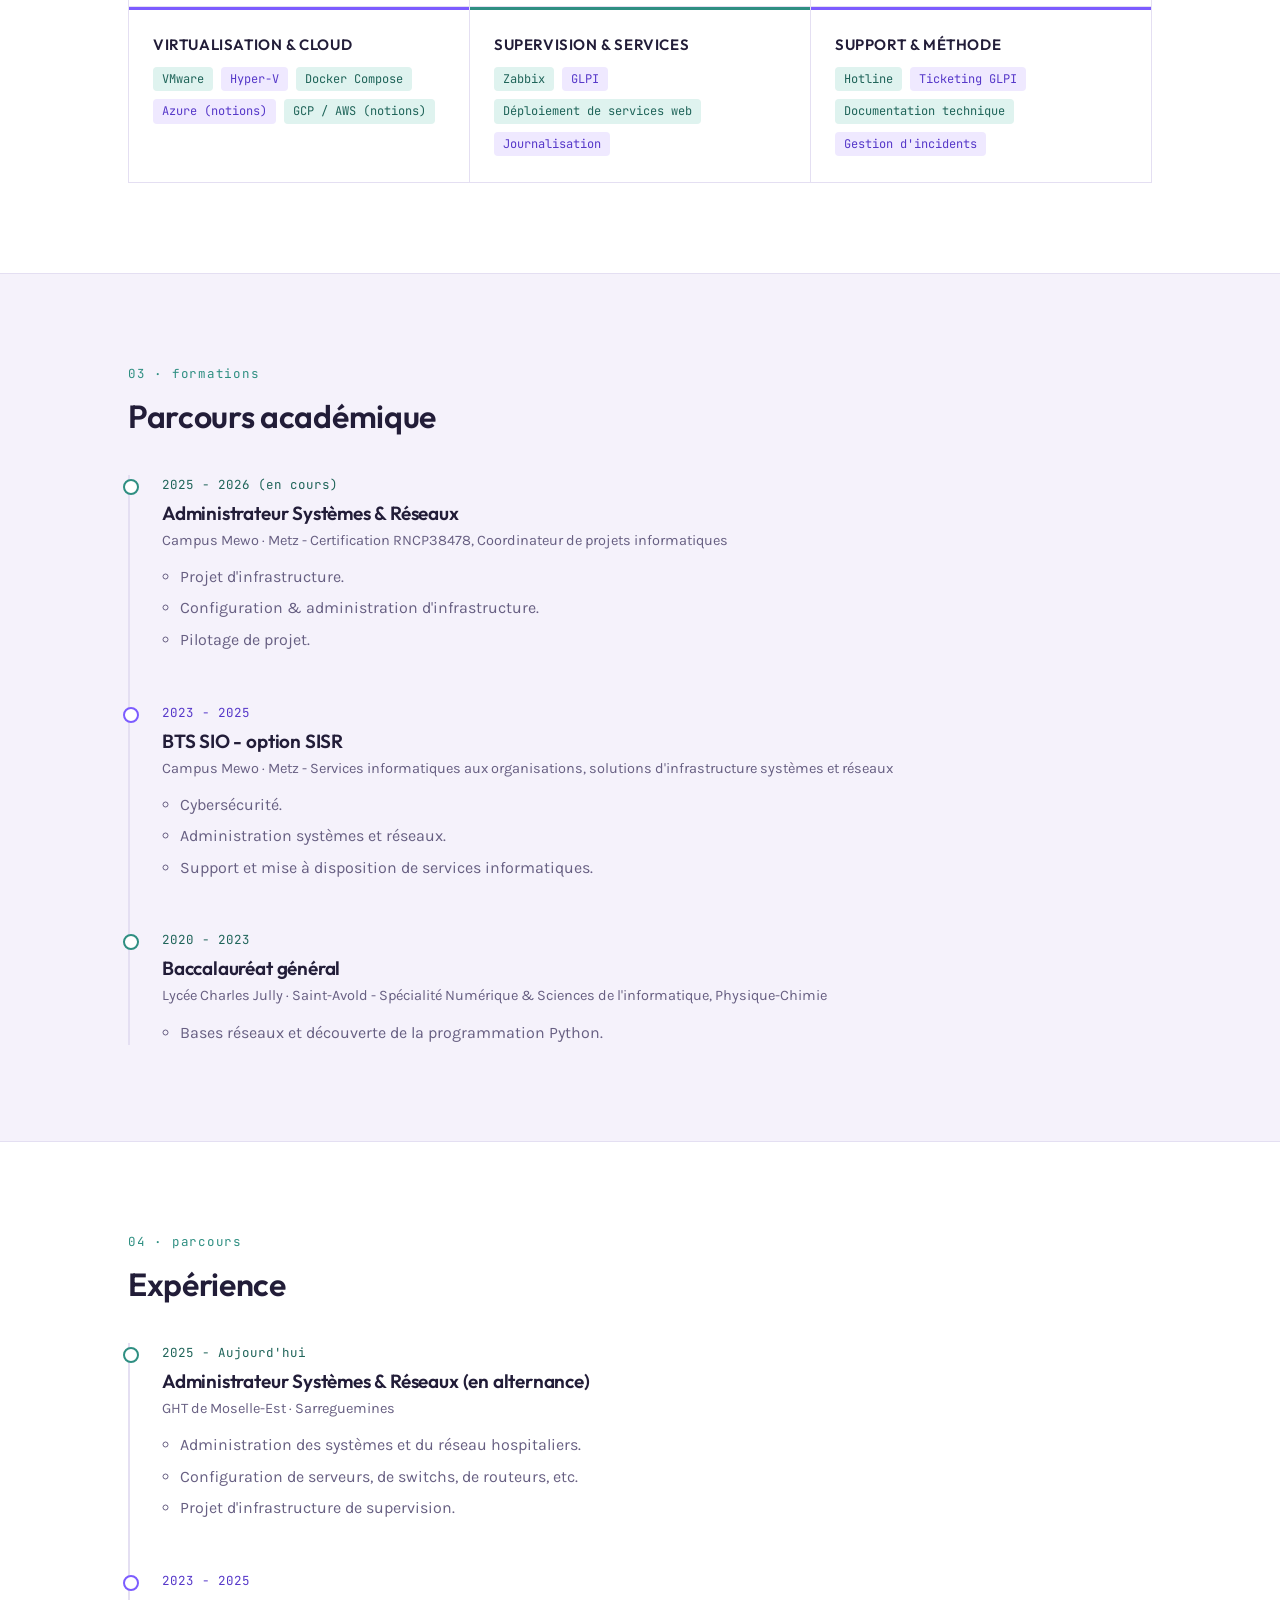
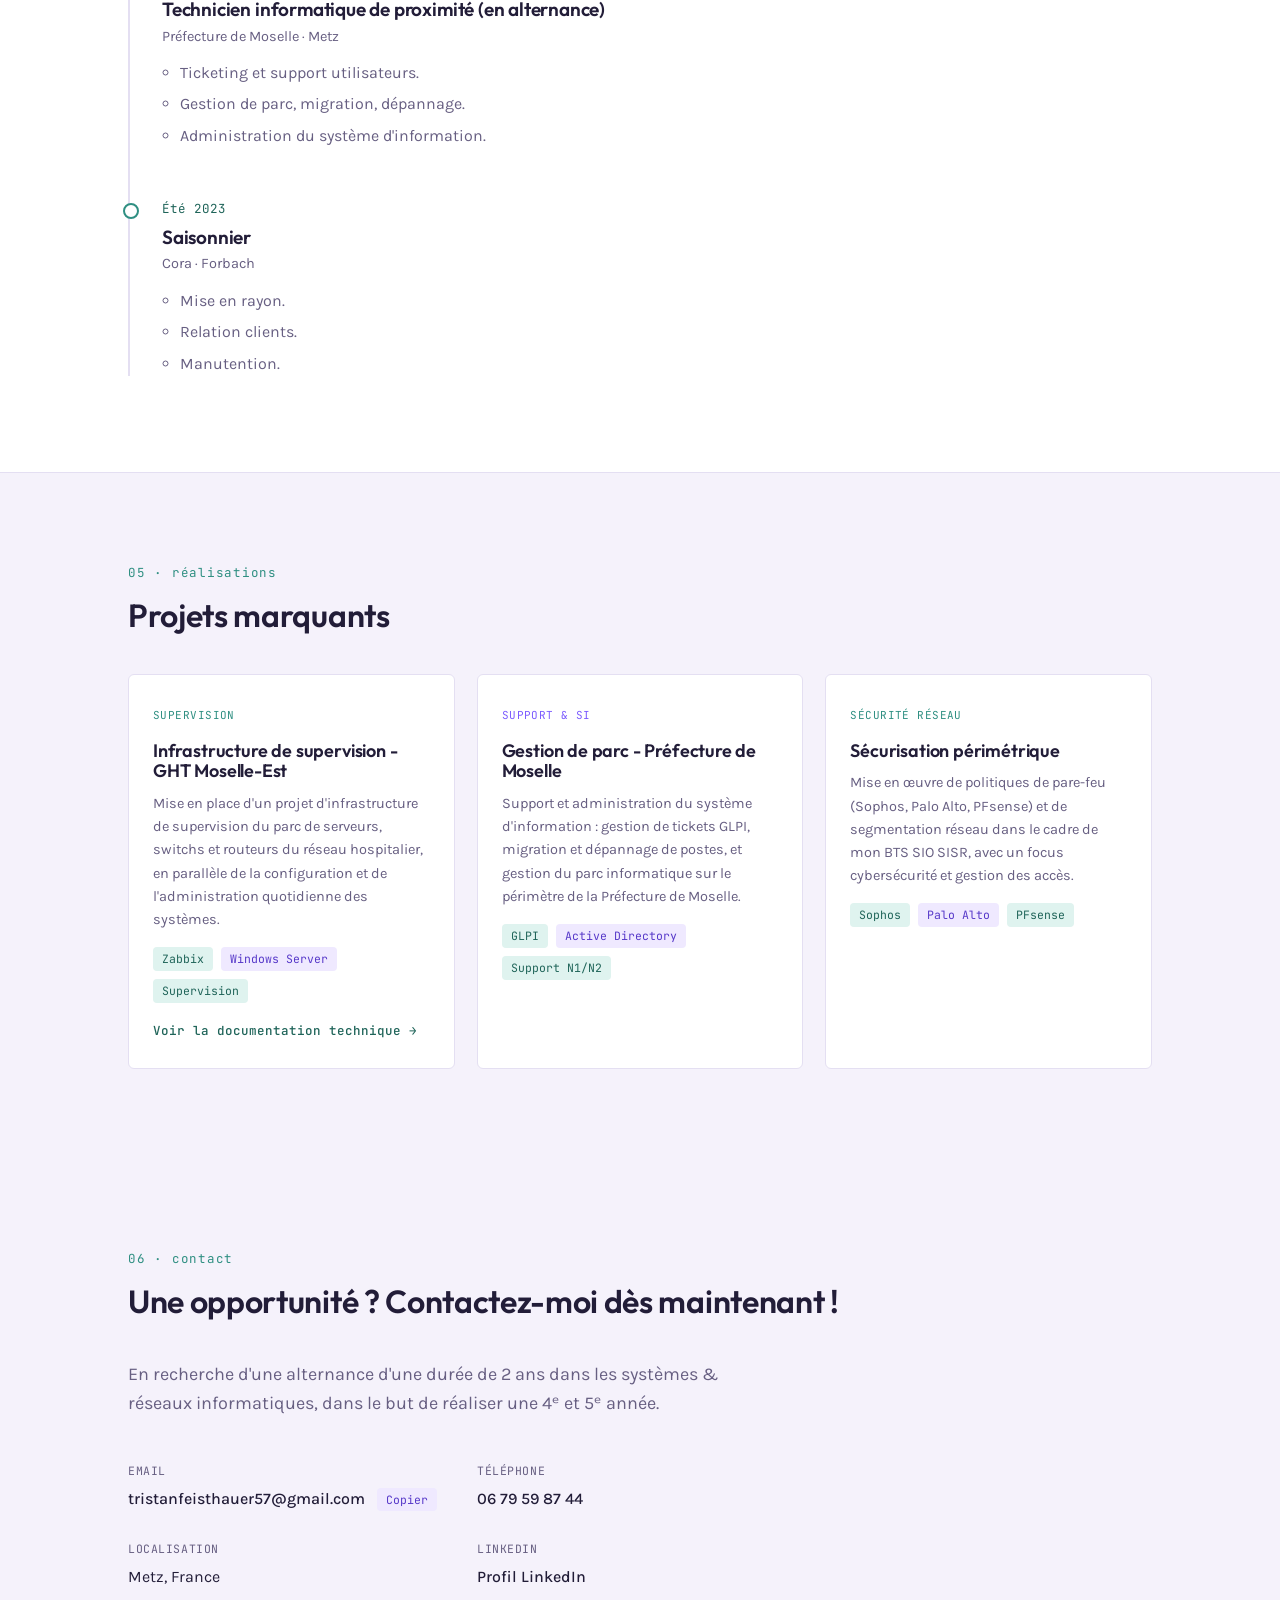
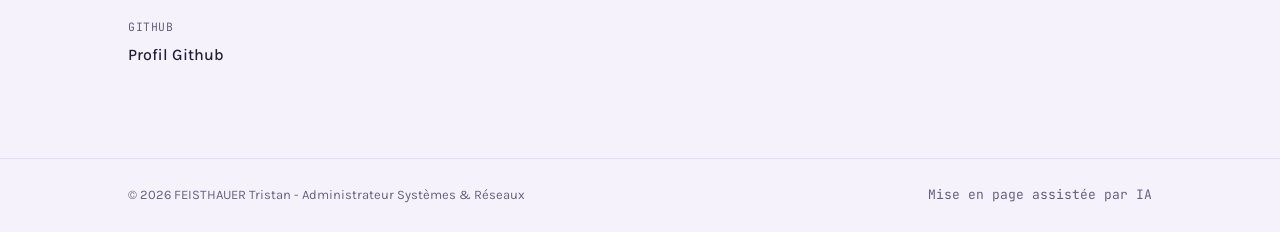
==== commit f4872654: "update" ====
--- a/index.html
+++ b/index.html
@@ -38,7 +38,7 @@
       <div class="hero-text reveal">
         <p class="eyebrow">// Apprenti administrateur systèmes &amp; réseaux</p>
         <h1>FEISTHAUER Tristan<br>Portfolio<br><span class="accent">Présentation</span><br>de mon parcours.</h1>
-        <p class="hero-sub">Basé à <strong>Metz</strong>, actuellement en alternance chez le <strong>GHT de Moselle-Est</strong>, je suis attiré par la conception, le déploiement et l'administration des infrastructures Linux &amp; Windows : serveurs, réseaux d'entreprise, sécurité périmétrique et supervision.</p>
+        <p class="hero-sub">Basé à <strong>Metz</strong>, actuellement en alternance au<strong>GHT de Moselle-Est</strong>, je suis attiré par la conception, le déploiement et l'administration des infrastructures Linux &amp; Windows : serveurs, réseaux d'entreprise, sécurité périmétrique et supervision.</p>
         <div class="hero-actions">
           <a href="#contact" class="btn btn-primary">Me contacter</a>
           <a href="cv.pdf" class="btn btn-ghost" download>Télécharger le CV ↓</a>
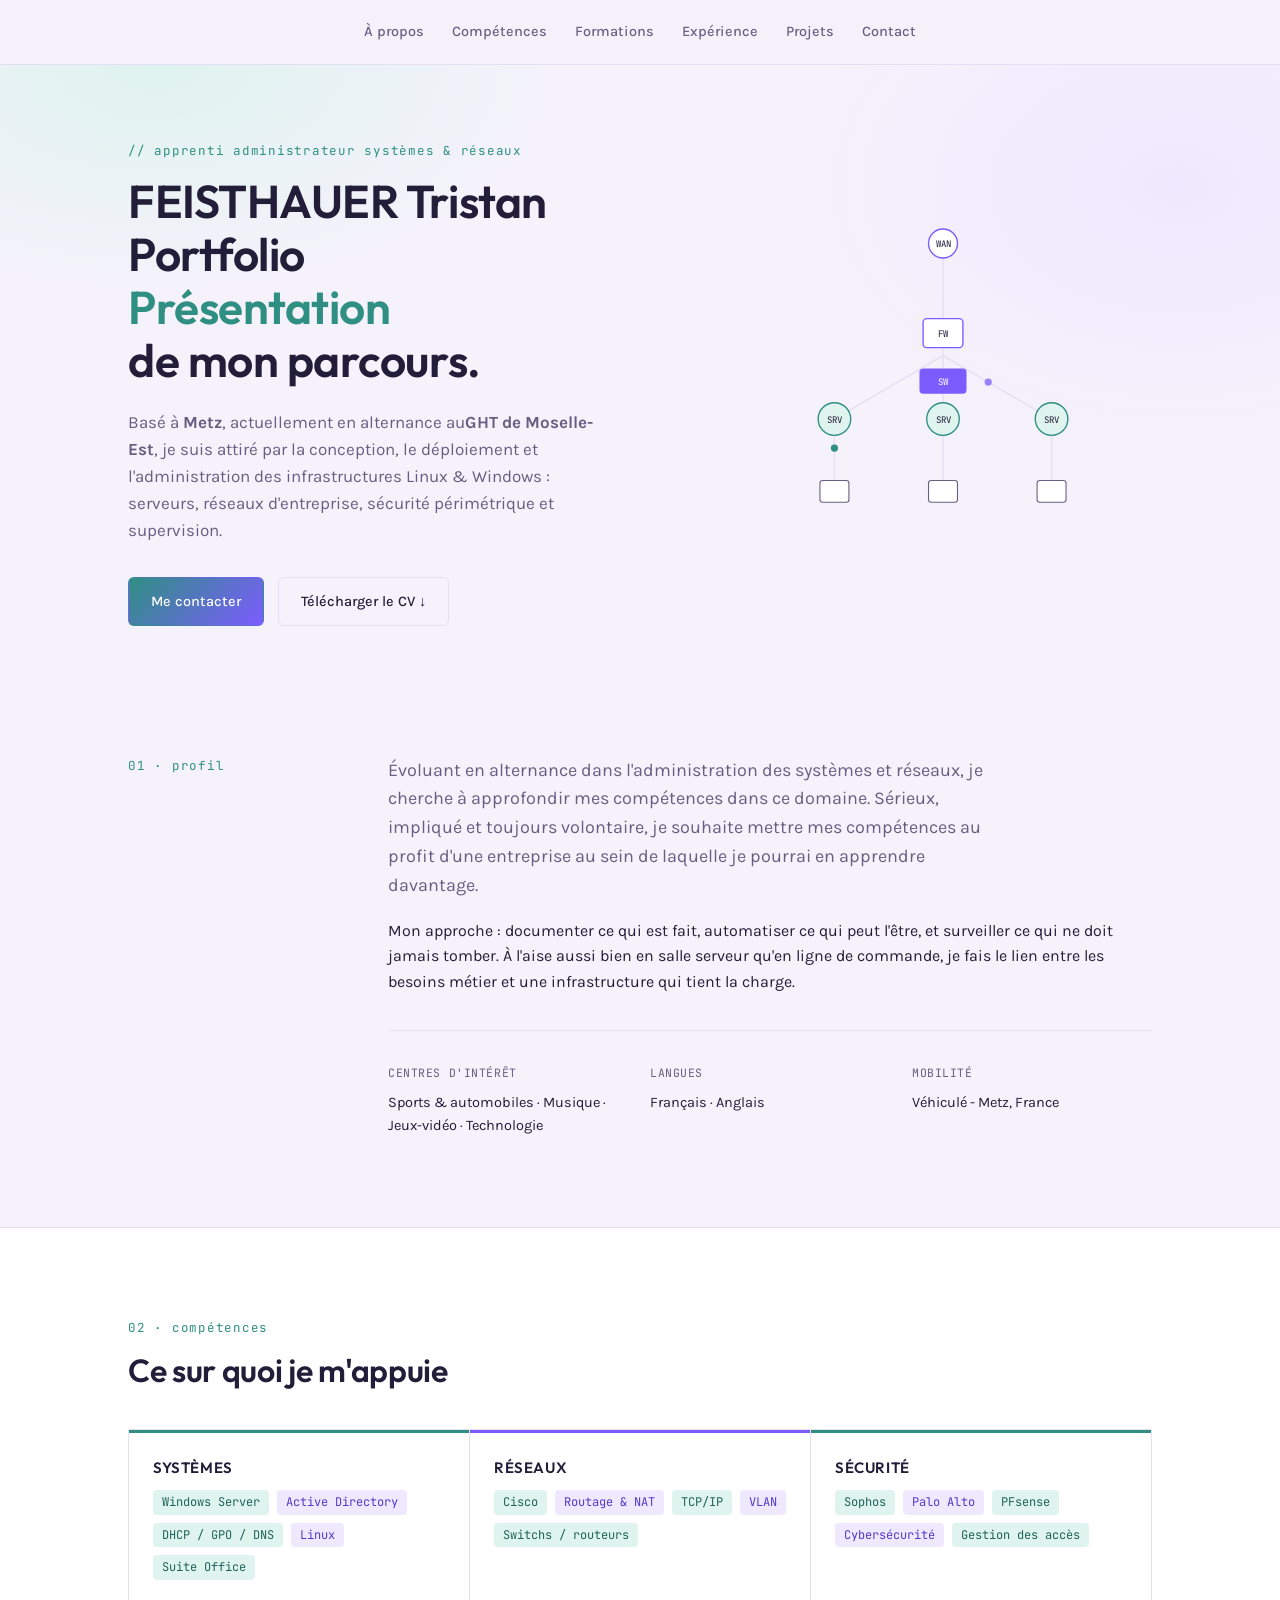
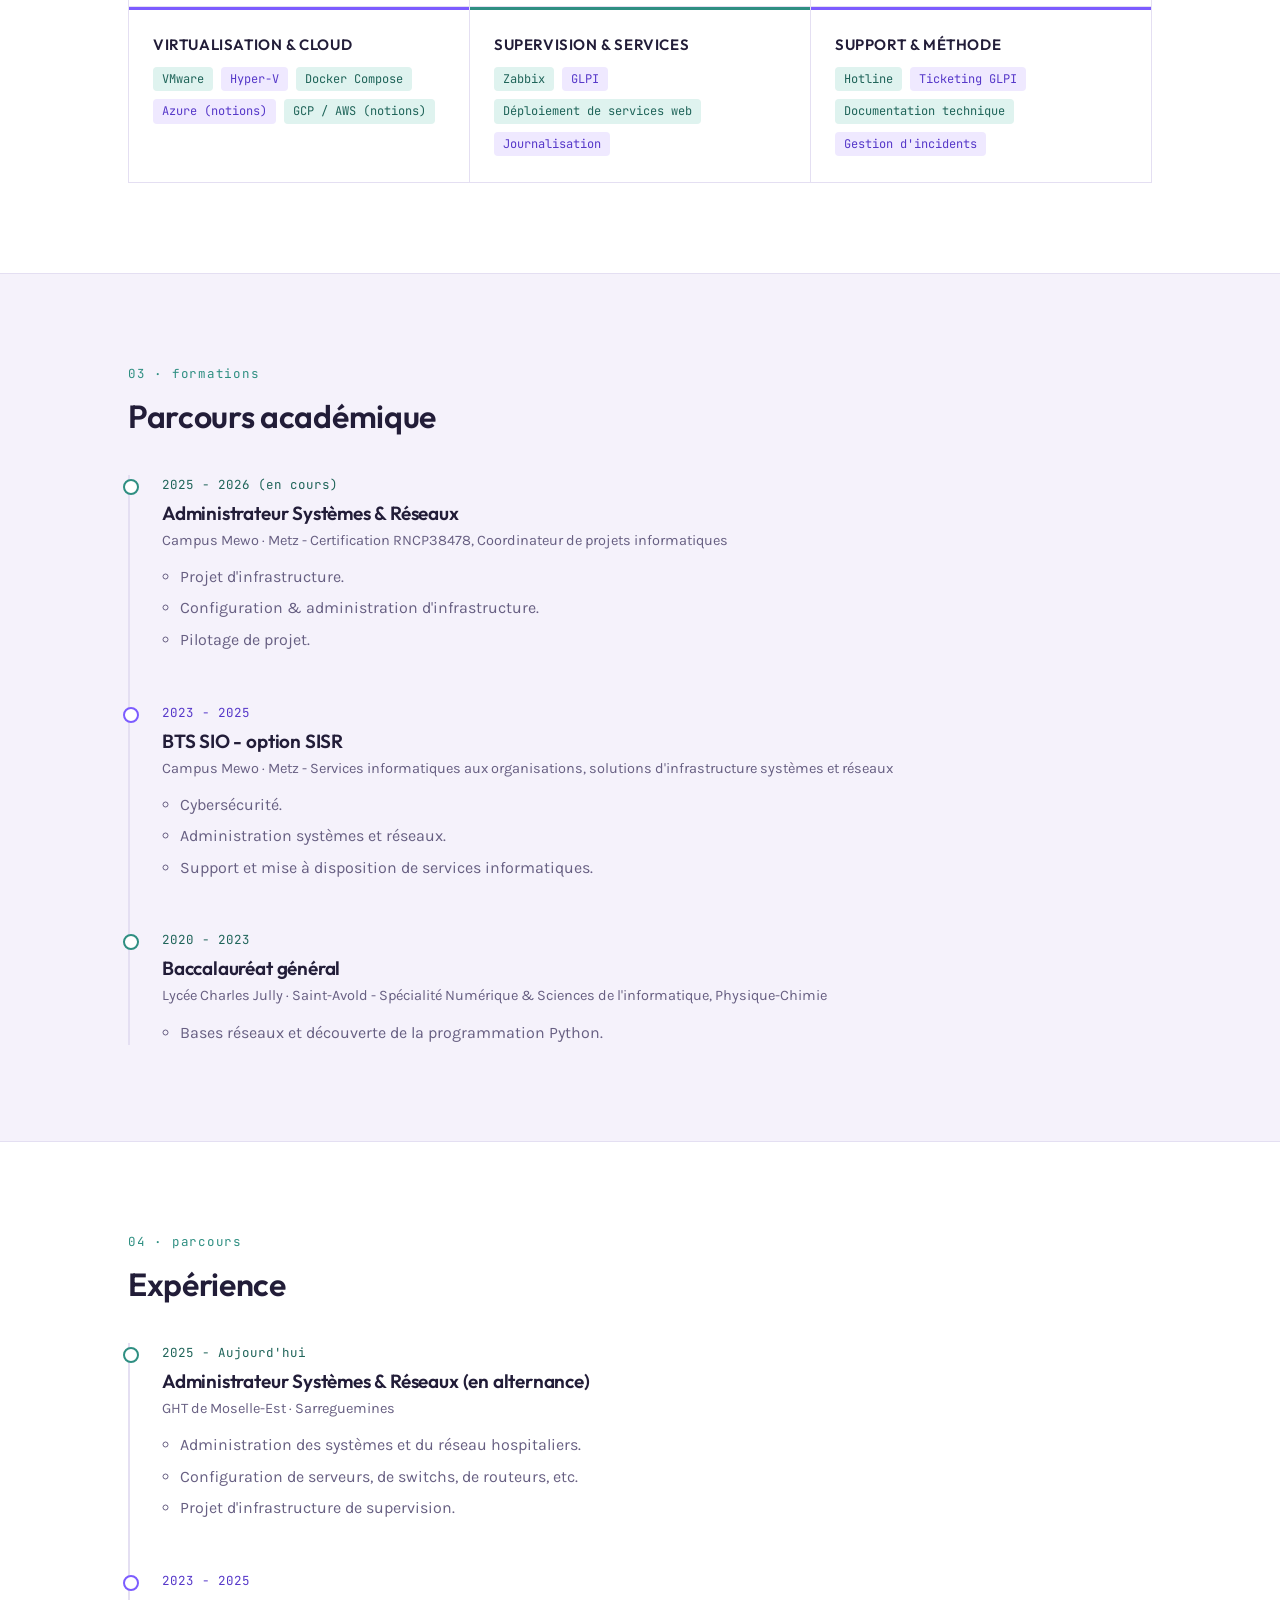
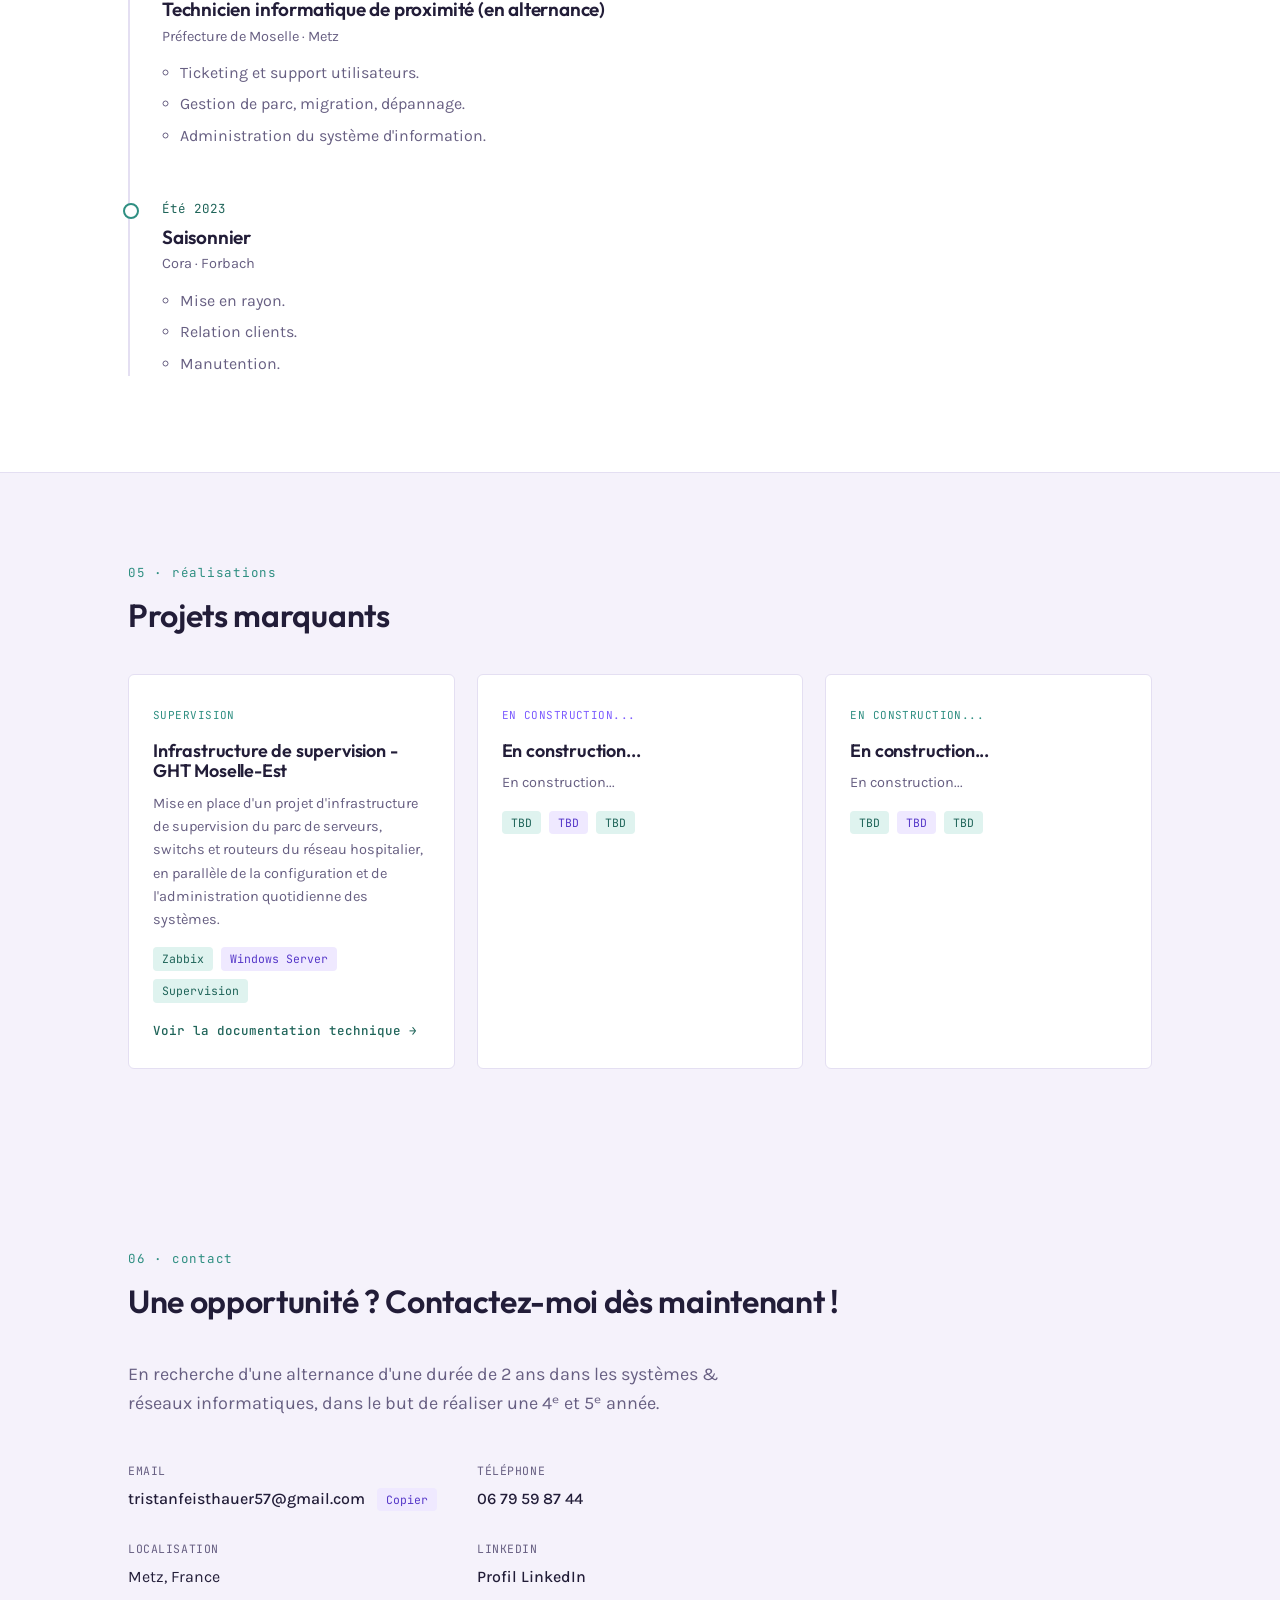
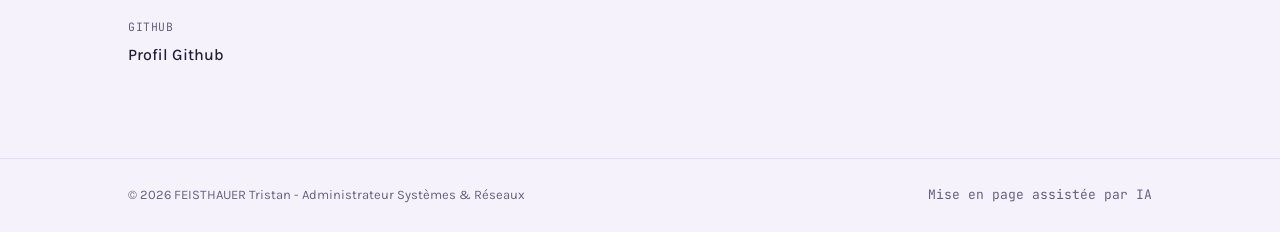
==== commit 89ffe137: "update" ====
--- a/index.html
+++ b/index.html
@@ -306,23 +306,23 @@
 
         <article class="project-card">
           <div class="project-tag-row">
-            <span class="project-kind">Support &amp; SI</span>
-          </div>
-          <h3>Gestion de parc - Préfecture de Moselle</h3>
-          <p>Support et administration du système d'information : gestion de tickets GLPI, migration et dépannage de postes, et gestion du parc informatique sur le périmètre de la Préfecture de Moselle.</p>
+            <span class="project-kind">En construction...</span>
+          </div>
+          <h3>En construction...</h3>
+          <p>En construction...</p>
           <div class="tags tags-small">
-            <span>GLPI</span><span>Active Directory</span><span>Support N1/N2</span>
+            <span>TBD</span><span>TBD</span><span>TBD</span>
           </div>
         </article>
 
         <article class="project-card">
           <div class="project-tag-row">
-            <span class="project-kind">Sécurité réseau</span>
-          </div>
-          <h3>Sécurisation périmétrique</h3>
-          <p>Mise en œuvre de politiques de pare-feu (Sophos, Palo Alto, PFsense) et de segmentation réseau dans le cadre de mon BTS SIO SISR, avec un focus cybersécurité et gestion des accès.</p>
+            <span class="project-kind">En construction...</span>
+          </div>
+          <h3>En construction...</h3>
+          <p>En construction...</p>
           <div class="tags tags-small">
-            <span>Sophos</span><span>Palo Alto</span><span>PFsense</span>
+            <span>TBD</span><span>TBD</span><span>TBD</span>
           </div>
         </article>
       </div>
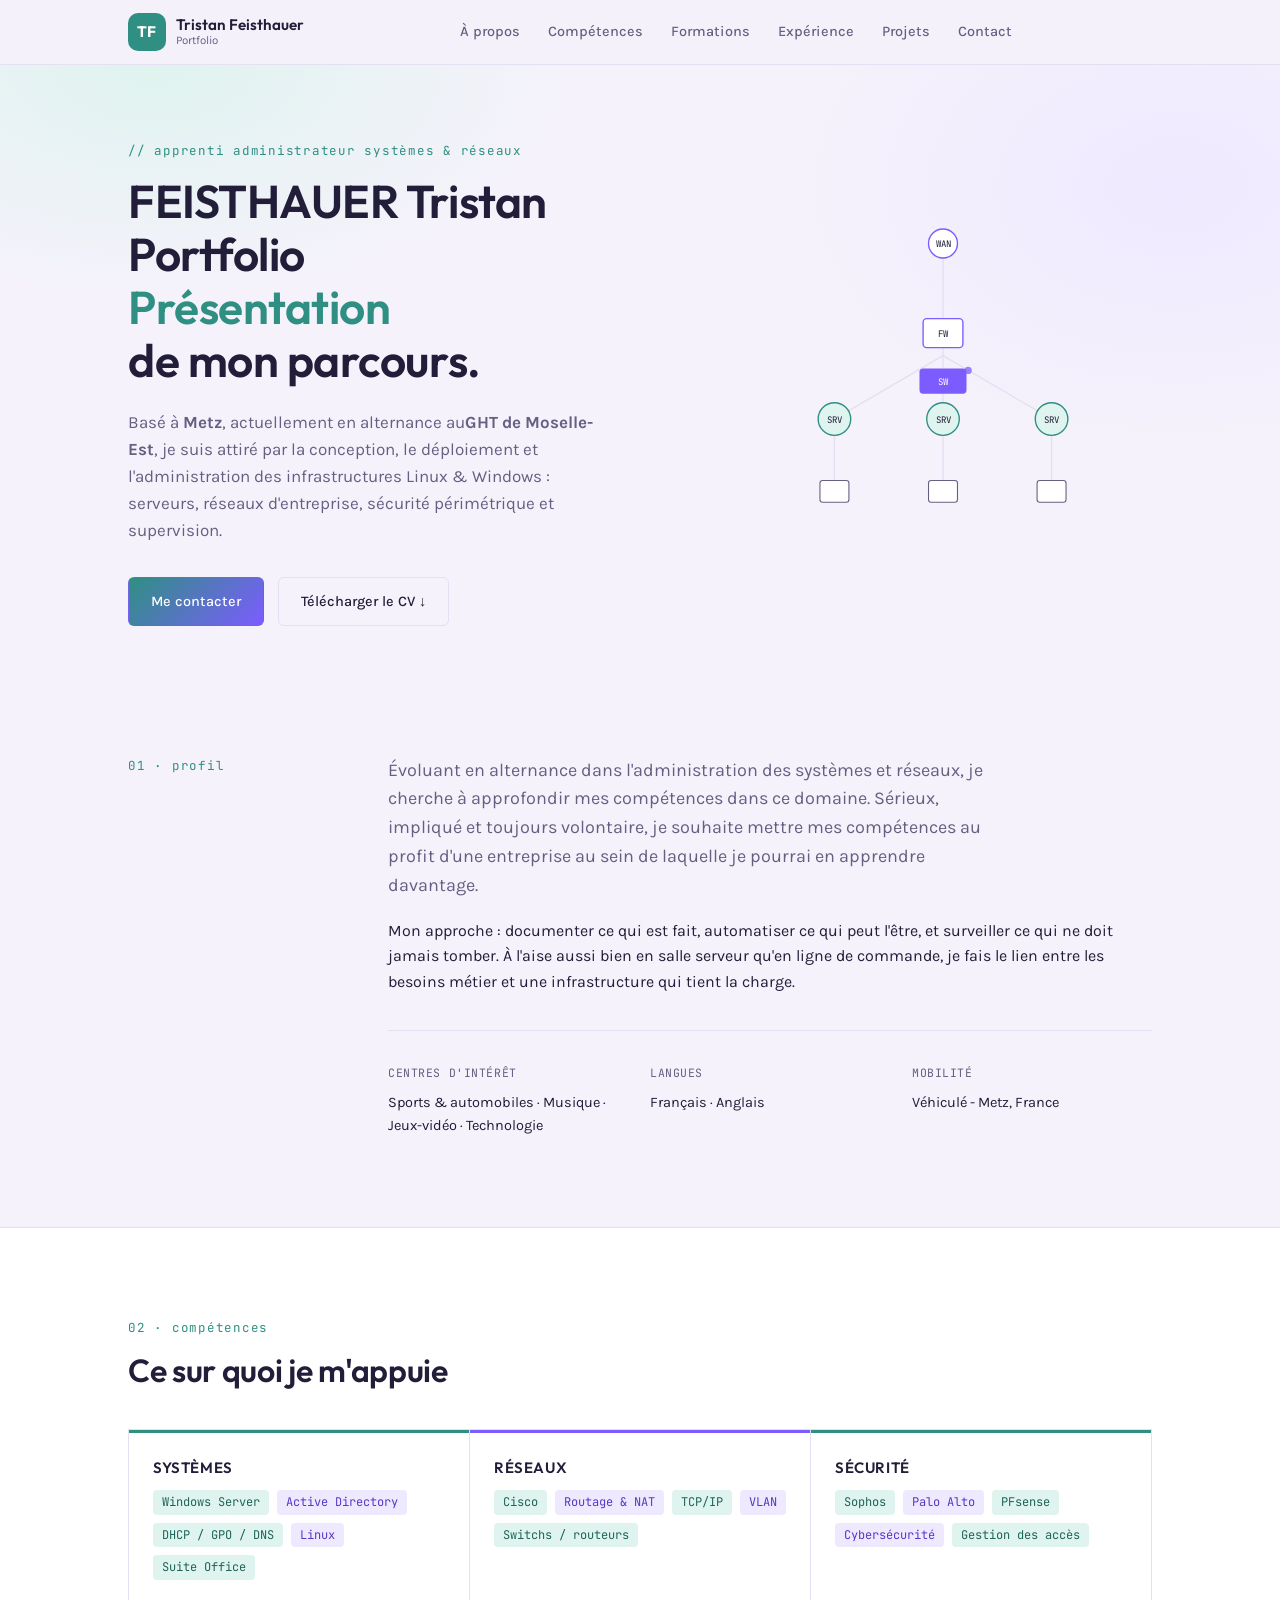
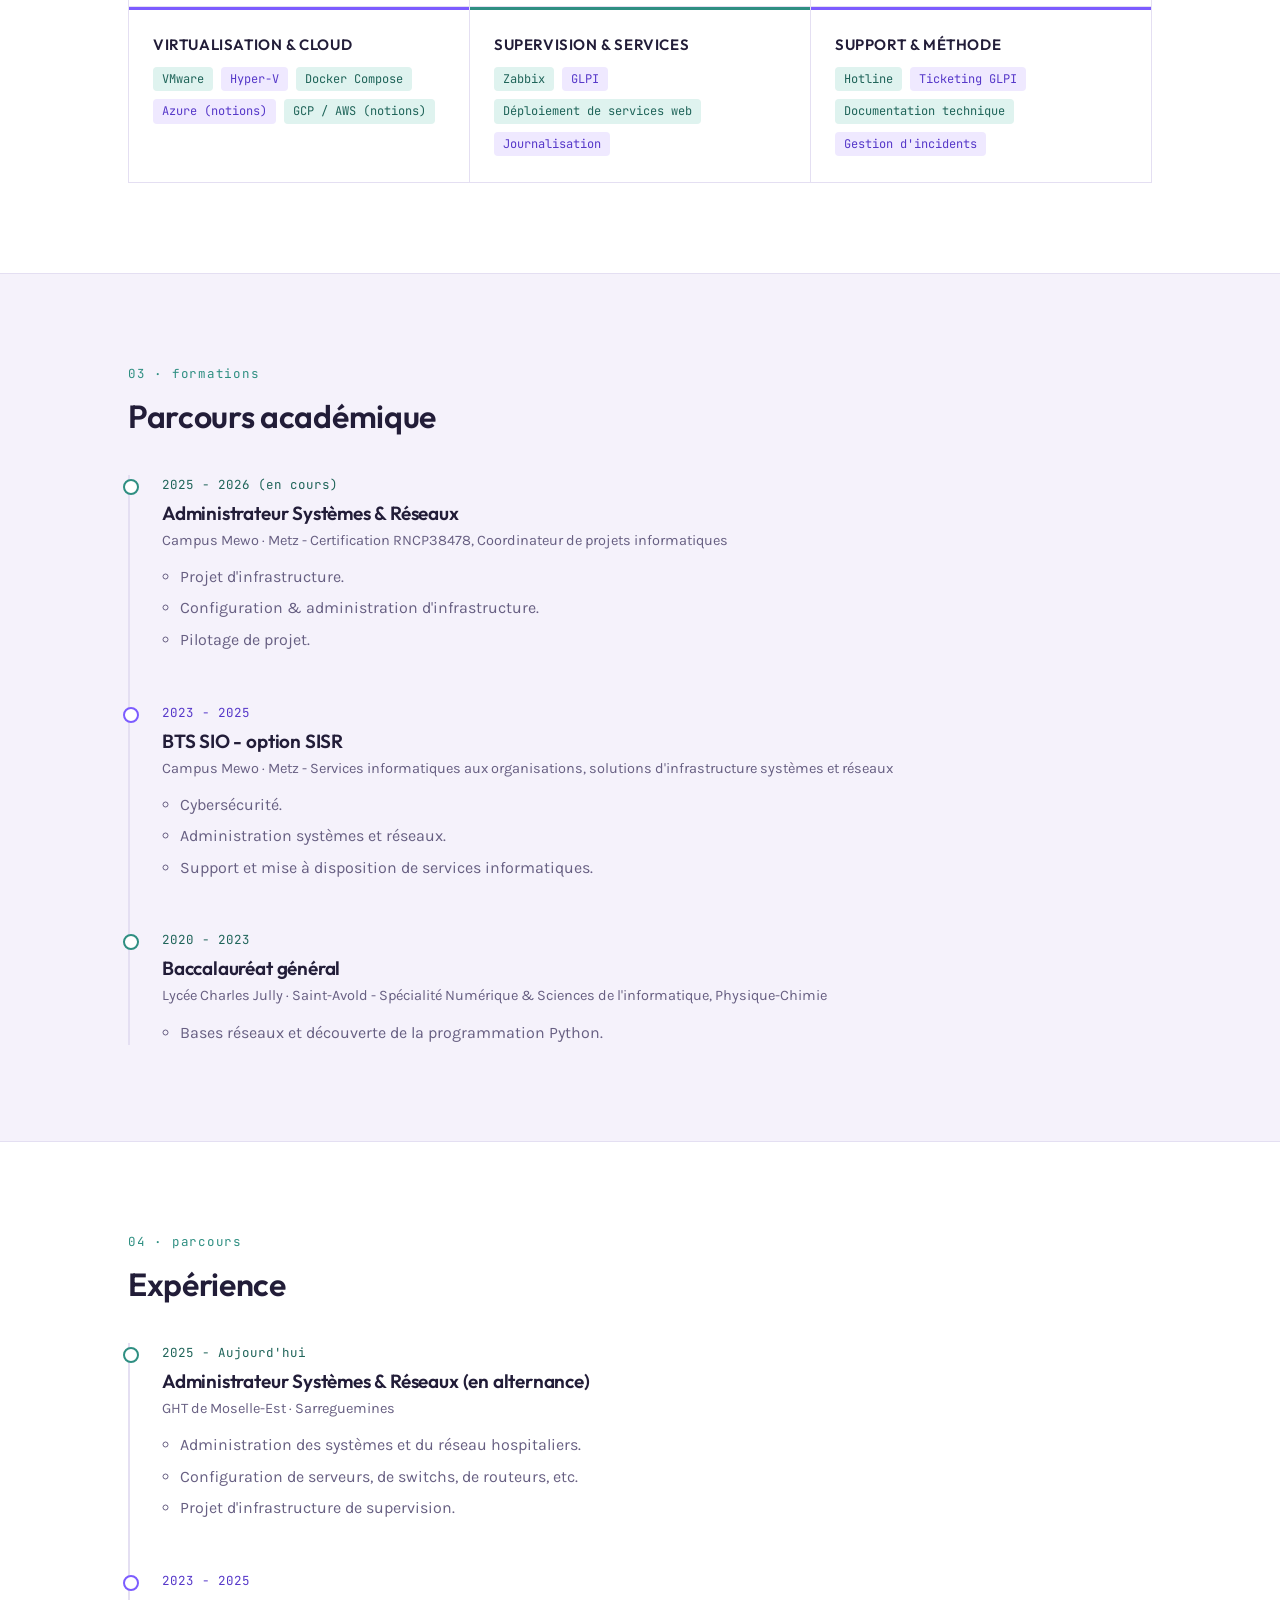
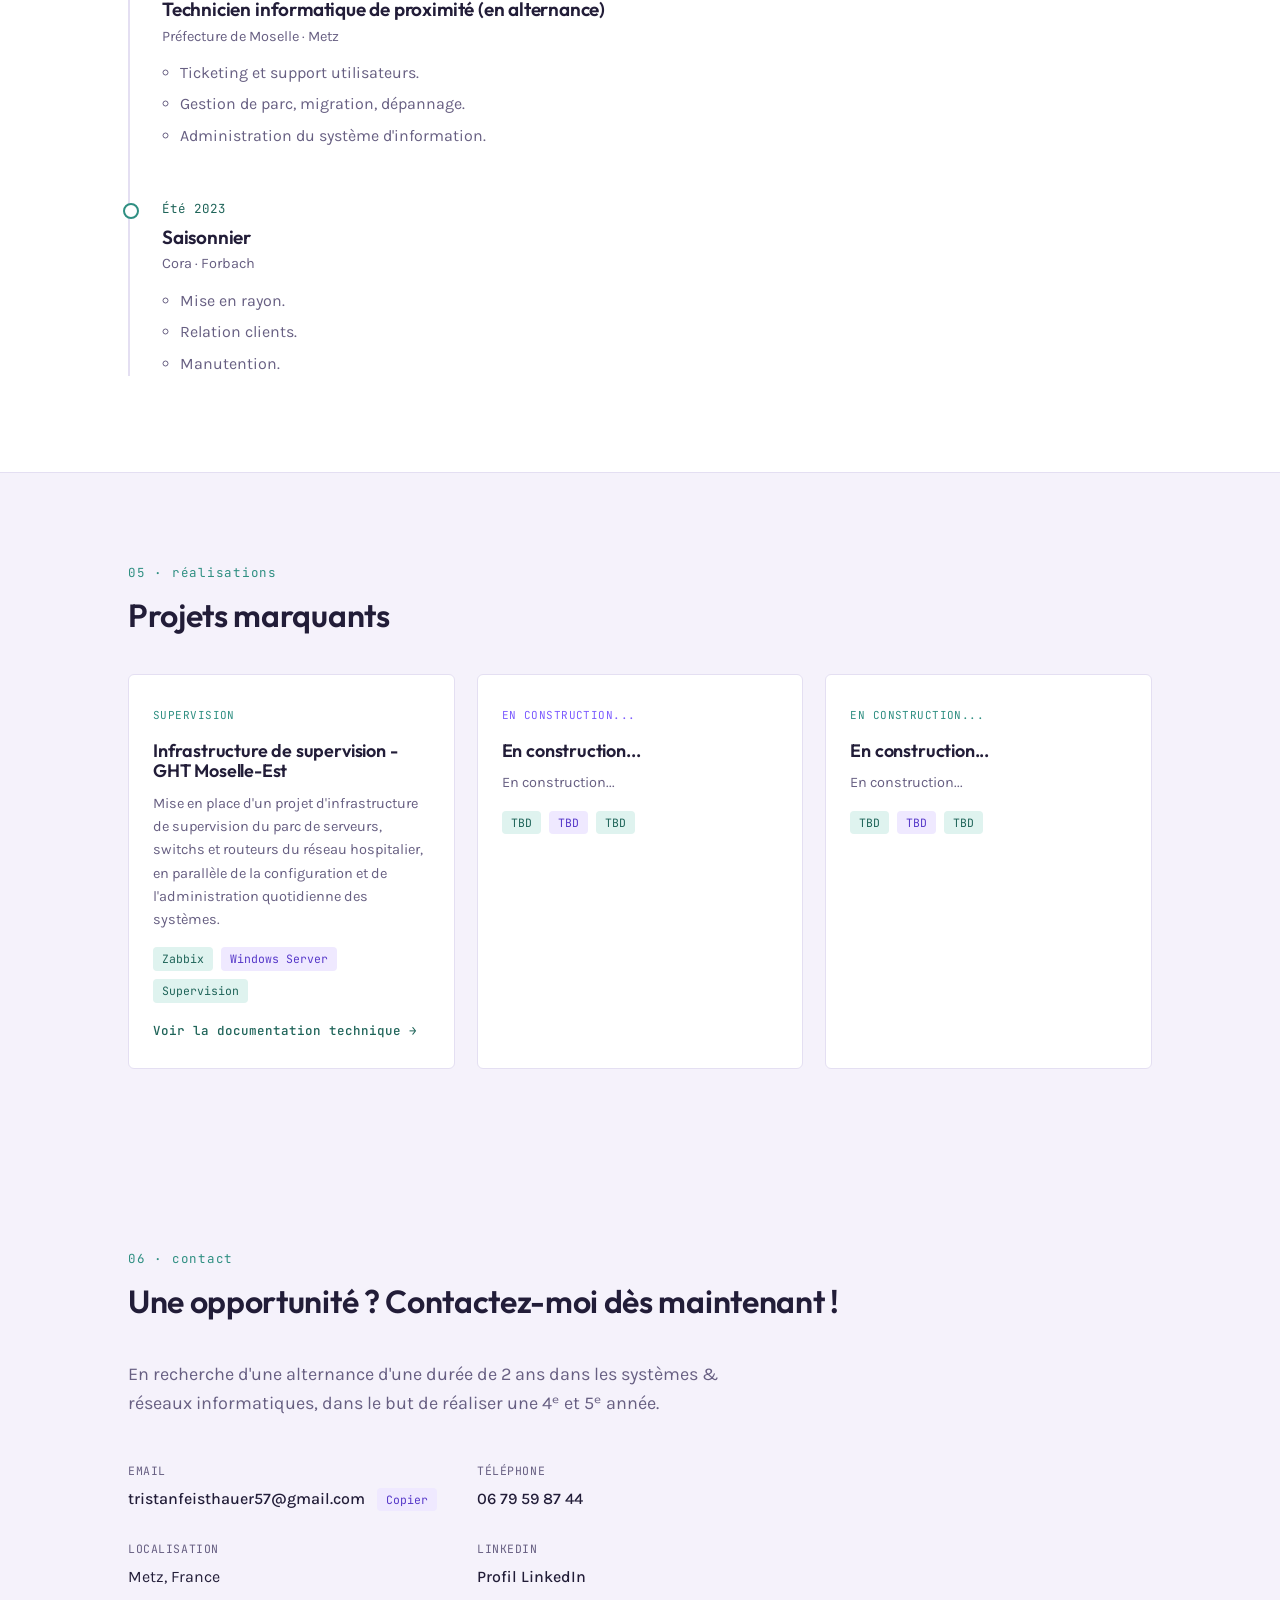
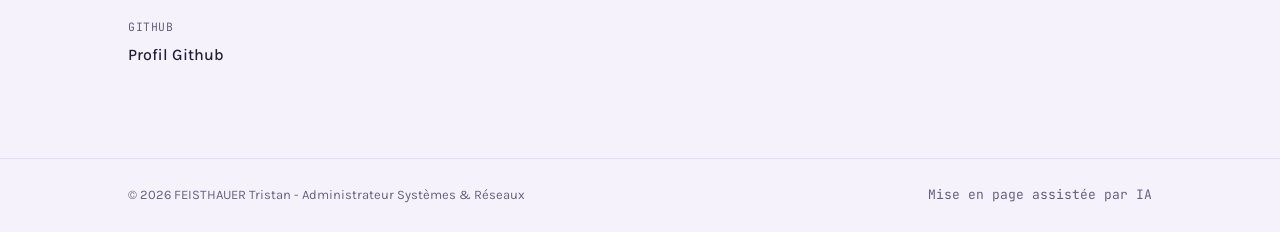
==== commit 534e8932: "update" ====
--- a/index.html
+++ b/index.html
@@ -9,12 +9,24 @@
 <link rel="preconnect" href="https://fonts.gstatic.com" crossorigin>
 <link href="https://fonts.googleapis.com/css2?family=Outfit:wght@500;600;700&family=Karla:wght@400;500;600&family=JetBrains+Mono:wght@400;500&display=swap" rel="stylesheet">
 <link rel="stylesheet" href="style.css">
+<style>
+  .tf-logo{display:flex;align-items:center;gap:.6rem;text-decoration:none;color:inherit;margin-right:auto;}
+  .tf-logo-mark{display:flex;align-items:center;justify-content:center;width:38px;height:38px;border-radius:10px;background:var(--accent, #2f6fed);color:var(--surface, #fff);font-family:'Outfit',sans-serif;font-weight:700;font-size:.95rem;letter-spacing:.02em;flex-shrink:0;}
+  .tf-logo-text{font-family:'Outfit',sans-serif;font-weight:600;font-size:.95rem;line-height:1.1;color:var(--ink, #16181d);white-space:nowrap;}
+  .tf-logo-text span{display:block;font-family:'Karla',sans-serif;font-weight:400;font-size:.72rem;color:var(--ink-soft, #6b7280);}
+  .header-inner{gap:1rem;}
+</style>
 </head>
 <body>
 
 <!-- ============ HEADER ============ -->
 <header class="site-header" id="top">
   <div class="wrap header-inner">
+    <a href="#top" class="tf-logo" aria-label="Retour en haut de page">
+      <span class="tf-logo-mark">TF</span>
+      <span class="tf-logo-text">Tristan Feisthauer<span>Portfolio</span></span>
+    </a>
+
     <nav class="nav" id="nav">
       <a href="#apropos">À propos</a>
       <a href="#competences">Compétences</a>
